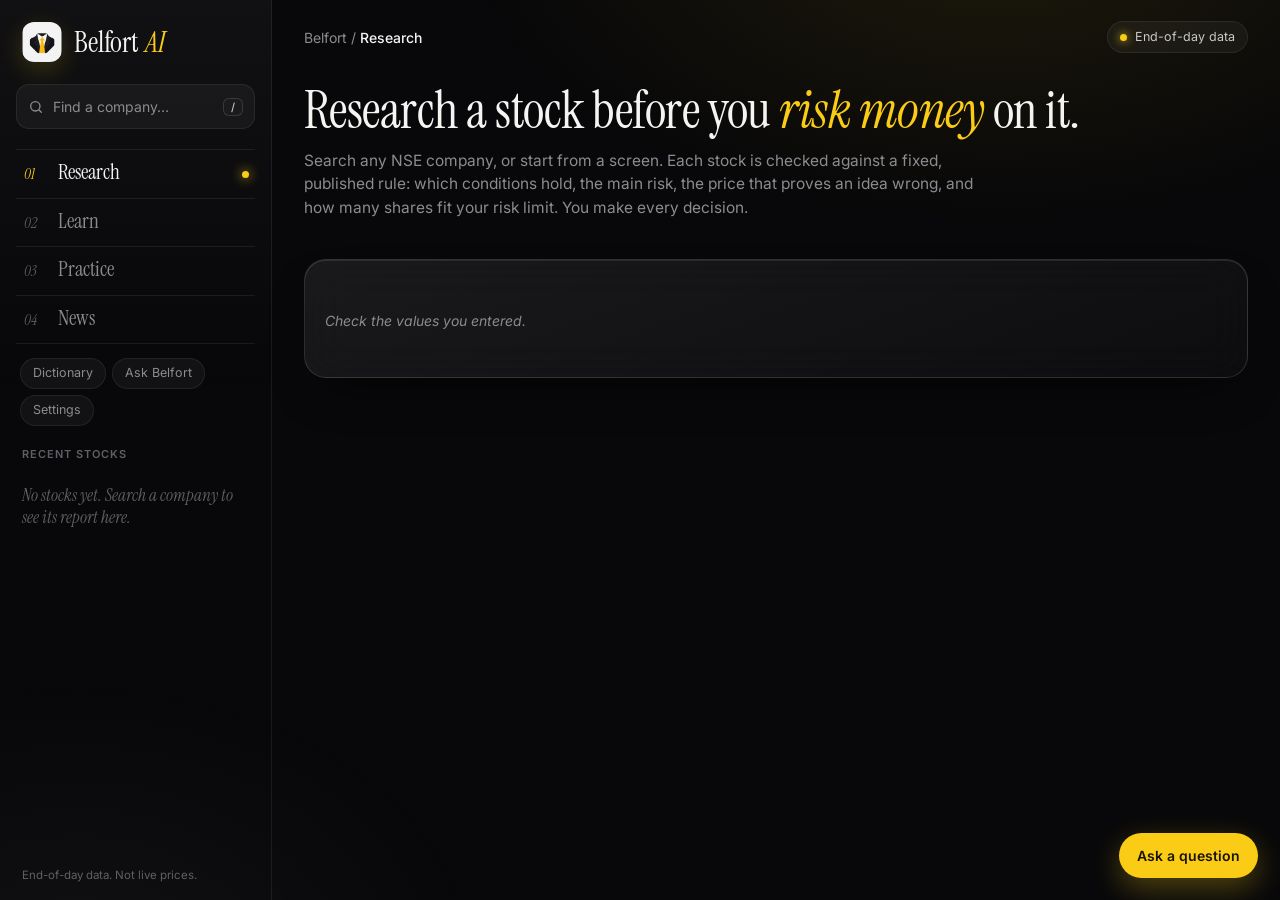
==== belfort/static/index.html @ 44326dc6 "fix(ui): clean up the report, rename Recent stocks and lead news with the stock (#29) Report display" ====
<!DOCTYPE html>
<html lang="en">
<head>
<meta charset="utf-8">
<meta name="viewport" content="width=device-width, initial-scale=1">
<title>Belfort</title>
<link rel="icon" type="image/png" href="img/favicon.png">
<link rel="preconnect" href="https://fonts.googleapis.com">
<link rel="preconnect" href="https://fonts.gstatic.com" crossorigin>
<link href="https://fonts.googleapis.com/css2?family=Instrument+Serif:ital@0;1&family=Inter:wght@400;500;600;700&display=swap" rel="stylesheet">
<link rel="stylesheet" href="style.css">
<script src="vendor/lightweight-charts.standalone.production.js"></script>
</head>
<body>
<svg width="0" height="0" style="position:absolute" aria-hidden="true"><defs>
  <linearGradient id="yfill" x1="0" y1="0" x2="0" y2="1"><stop offset="0" stop-color="#facc15" stop-opacity=".42"/><stop offset="1" stop-color="#facc15" stop-opacity="0"/></linearGradient>
</defs></svg>

<div class="app">
  <aside class="side" id="side">
    <a class="brand" href="#" id="home-link" aria-label="Belfort AI home">
      <img class="logo" src="img/logo.png" alt="" width="40" height="40">
      <span class="wordmark">Belfort <i>AI</i></span>
    </a>

    <div class="search">
      <svg width="16" height="16" viewBox="0 0 24 24" fill="none" stroke="currentColor" stroke-width="2" stroke-linecap="round" aria-hidden="true"><circle cx="11" cy="11" r="7"/><path d="M20 20l-3.5-3.5"/></svg>
      <input id="q" type="search" placeholder="Find a company…" autocomplete="off" aria-label="Search a company by name" data-stock-picker>
      <kbd>/</kbd>
    </div>

    <nav class="index" aria-label="Main">
      <button type="button" class="ix on" id="nav-home" data-view="home"><span class="no">01</span><span class="tx">Research</span></button>
      <button type="button" class="ix" id="nav-learn" data-view="learn"><span class="no">02</span><span class="tx">Learn</span></button>
      <button type="button" class="ix" id="nav-practice" data-view="practice"><span class="no">03</span><span class="tx">Practice</span></button>
      <button type="button" class="ix" id="nav-news" data-view="news"><span class="no">04</span><span class="tx">News</span></button>
    </nav>
    <div class="tools">
      <button type="button" class="tool" id="dict-btn">Dictionary</button>
      <button type="button" class="tool" id="nav-ask">Ask Belfort</button>
      <button type="button" class="tool" id="settings-btn">Settings</button>
    </div>

    <div class="drawer-label"><span>Recent stocks</span><button type="button" id="files-clear" class="linkish" hidden>Clear</button></div>
    <div class="files" id="files"></div>

    <div class="side-foot">End-of-day data. Not live prices.</div>
  </aside>

  <div class="main">
    <header class="top">
      <button type="button" class="menu" id="menu" aria-label="Toggle sidebar"><svg width="18" height="18" viewBox="0 0 24 24" fill="none" stroke="currentColor" stroke-width="2" stroke-linecap="round"><path d="M4 7h16M4 12h10M4 17h16"/></svg></button>
      <div class="crumb" id="crumb"></div>
      <div class="sp"></div>
      <span class="pill"><span class="dot"></span>End-of-day data</span>
    </header>
    <div id="status" class="status" role="status" aria-live="polite"></div>

    <main>
      <section id="home">
        <div class="intro">
          <h1>Research a stock before you <em>risk money</em> on it.</h1>
          <p>Search any NSE company, or start from a screen. Each stock is checked against a fixed, published rule: which conditions hold, the main risk, the price that proves an idea wrong, and how many shares fit your risk limit. You make every decision.</p>
        </div>
        <div class="cards" id="list-tabs"></div>
        <div class="panel glass">
          <p class="criteria" id="list-criteria"></p>
          <div class="scroll" id="list-body"></div>
          <p class="src" id="list-src"></p>
        </div>
      </section>

      <section id="report" hidden>
        <div class="quote panel" id="quote"></div>
        <div class="layout">
          <div class="col-main">
            <div class="panel chart-panel">
              <div class="chart-head">
                <div class="seg" id="style-seg" role="group" aria-label="Trading style">
                  <button type="button" data-style="swing">Swing <small>2 to 15 days</small></button>
                  <button type="button" data-style="positional">Positional <small>weeks to months</small></button>
                </div>
                <div class="legend" id="legend"></div>
              </div>
              <div id="chart" class="chart"></div>
            </div>
            <div class="panel glass" id="agree"></div>
          </div>
          <aside class="col-side">
            <div class="panel glass glow" id="verdict"></div>
            <div class="panel glass" id="calc">
              <h3>Position size</h3>
              <p class="hint">These two numbers decide how many shares you can hold without losing more than you chose if the stop is hit. They do not change the label.</p>
              <div class="fields">
                <label>Your capital (₹)<input id="capital" type="number" min="1" step="any" value="100000"></label>
                <label>Risk per trade (%)<input id="risk" type="number" min="0.05" max="100" step="0.05" value="1"></label>
                <label class="wide">Your own stop (₹, optional)<input id="stop" type="number" min="0" step="0.05" placeholder="uses the suggested stop"></label>
              </div>
              <div id="calc-out"></div>
            </div>
          </aside>
        </div>

        <div class="dossier" id="dossier">
          <div class="dhead"><div><div class="eyebrow">The dossier</div><h2>Everything behind the label</h2><p>Six sections. Open one to see the numbers and where they came from.</p></div></div>
          <div class="folders" id="folders"></div>
          <div class="dview" id="dview" hidden>
            <button type="button" class="back" id="dback"><svg width="16" height="16" viewBox="0 0 24 24" fill="none" stroke="currentColor" stroke-width="2" stroke-linecap="round" stroke-linejoin="round"><path d="M15 6l-6 6 6 6"/></svg>All sections</button>
            <div class="dtabs" id="tabs"></div>
            <div class="panel glass"><div id="pane"></div></div>
          </div>
        </div>
      </section>
      <section id="learn" hidden>
        <div class="intro">
          <h1>Learn only what you <em>use</em>.</h1>
          <p>A practical syllabus for swing and positional trading in Indian shares. Short lessons, a quiz at the end of each, and something to try in Belfort straight away. Nothing you do not need for a real decision.</p>
        </div>
        <div class="cards" id="learn-stats"></div>
        <div id="learn-body"></div>
        <div id="lesson" hidden></div>
      </section>

      <section id="practice" hidden>
        <div class="intro">
          <h1>Practise with <em>points</em>, not money.</h1>
          <p>A paper account, a prediction journal that scores how honest your confidence is, and a chart-replay trainer. Virtual points only: they have no money value and cannot be redeemed.</p>
        </div>
        <div class="seg ptabs" id="practice-tabs" role="tablist">
          <button type="button" data-p="paper" class="on">Paper account</button>
          <button type="button" data-p="predict">Predictions</button>
          <button type="button" data-p="replay">Chart replay</button>
        </div>
        <div id="practice-body"></div>
      </section>

      <section id="news" hidden>
        <div class="intro">
          <h1>The market, <em>explained</em>.</h1>
          <p>Headlines from public feeds, sorted and tagged. Hover any underlined word for its meaning, or ask for a plain-language explanation of a story with your own AI key. News is context, not a signal.</p>
        </div>
        <div class="news-bar"><div class="seg" id="news-cats"></div><button type="button" class="linkish" id="news-refresh">Refresh</button></div>
        <div id="news-body"></div>
        <p class="src" id="news-src"></p>
      </section>
      <p class="disclaimer" id="disclaimer"></p>
    </main>
  </div>
</div>

<button id="chat-fab" class="fab" type="button">Ask a question</button>
<div id="chat" class="chat" hidden>
  <div class="chat-head"><b>Ask about this stock or any term</b><button type="button" class="x" id="chat-x" aria-label="Close chat">×</button></div>
  <div id="chat-log" class="chat-log"></div>
  <form id="chat-form"><input id="chat-in" placeholder="e.g. Why is the label Partly met?" maxlength="600" autocomplete="off"><button type="submit">Send</button></form>
  <div class="chat-note" id="chat-note">Answers come from the AI provider you chose in Settings, with your own key. It explains; it does not give buy or sell advice. Your question and a summary of what is on screen are sent to that provider.</div>
</div>

<div id="dict" class="drawer" hidden>
  <div class="drawer-head"><b>Dictionary</b><button type="button" class="x" id="dict-x" aria-label="Close dictionary">×</button></div>
  <input id="dict-q" type="search" placeholder="Filter terms…" aria-label="Filter dictionary terms">
  <div id="dict-list" class="dict-list"></div>
</div>
<div id="settings" class="drawer" hidden>
  <div class="drawer-head"><b>Settings</b><button type="button" class="x" id="settings-x" aria-label="Close settings">×</button></div>
  <h3>Ask Belfort: your own AI key</h3>
  <p class="hint">Belfort has no server and no AI account of its own. Choose a provider and paste your key. It is kept in this browser only and sent with each question to this app on your computer, which passes it to that provider and nothing else.</p>
  <div class="fields one">
    <label>Provider<select id="ai-provider"><option value="gemini">Google Gemini (free key from AI Studio)</option><option value="openai">OpenAI-compatible (OpenAI, OpenRouter, Groq, Ollama)</option></select></label>
    <label>API key<input id="ai-key" type="password" autocomplete="off" placeholder="paste your key"></label>
    <label>Model (optional)<input id="ai-model" placeholder="default for the provider"></label>
    <label id="ai-base-wrap">Base URL (OpenAI-compatible only)<input id="ai-base" placeholder="https://api.openai.com/v1 or http://localhost:11434/v1"></label>
  </div>
  <div class="row"><button type="button" class="btn" id="ai-save">Save</button><button type="button" class="linkish" id="ai-clear">Remove key</button><span class="hint" id="ai-msg"></span></div>
  <h3 style="margin-top:22px">Practice account</h3>
  <p class="hint">Start again with fresh points. Your trades and their reviews are deleted; predictions and lessons are kept.</p>
  <div class="row"><button type="button" class="btn ghost" id="paper-reset">Reset practice account</button></div>
  <h3 style="margin-top:22px">Your practice data</h3>
  <p class="hint">Download your journal as spreadsheets, or keep one backup file you can restore later. Everything stays on this computer.</p>
  <div class="row wrap"><a class="btn ghost sm" href="/api/practice/export/trades.csv" download>Trades (CSV)</a><a class="btn ghost sm" href="/api/practice/export/predictions.csv" download>Predictions (CSV)</a><a class="btn ghost sm" href="/api/practice/export/replays.csv" download>Replays (CSV)</a><a class="btn ghost sm" href="/api/practice/export/backup.json" download>Backup (JSON)</a></div>
  <div class="row"><label class="btn ghost sm" for="backup-file">Restore a backup…</label><input type="file" id="backup-file" accept=".json,application/json" hidden><span class="hint" id="backup-msg"></span></div>
  <h3 style="margin-top:22px">About</h3>
  <p class="hint" id="about"></p>
</div>
<div id="tip" class="tip" hidden></div>
<script src="app.js"></script>
<script src="stock-picker.js"></script>
<script src="verticals.js"></script>
</body>
</html>
---- belfort/static/style.css ----
/* Belfort AI: black, white, grey, and one accent (yellow). Chart candles are the only red and green. */
:root {
  --bg: #08080a; --s1: #0e0e10; --s2: #141416; --s3: #1b1b1e;
  --line: rgba(255,255,255,.07); --line2: rgba(255,255,255,.13);
  --ink: #f4f4f2; --ink2: #c9c9c6; --muted: #8b8b90; --dim: #5f5f65;
  --y: #facc15; --y-hi: #ffe27a; --y-lo: #a8870c;
  --y-a08: rgba(250,204,21,.08); --y-a14: rgba(250,204,21,.14); --y-a30: rgba(250,204,21,.3);
  --glass: rgba(255,255,255,.045); --glass-hi: rgba(255,255,255,.09);
  --serif: "Instrument Serif", "Iowan Old Style", Georgia, serif;
  --font: "Inter", -apple-system, "Segoe UI", Roboto, sans-serif;
}
* { box-sizing: border-box; }
[hidden] { display: none !important; }
html { scroll-behavior: smooth; }
body { margin: 0; background: var(--bg); color: var(--ink); font: 14px/1.5 var(--font); -webkit-font-smoothing: antialiased; }
body::before { content: ""; position: fixed; inset: 0; pointer-events: none; z-index: 0;
  background: radial-gradient(900px 500px at 78% -8%, rgba(250,204,21,.09), transparent 60%), radial-gradient(700px 500px at 6% 108%, rgba(255,255,255,.04), transparent 60%); }
a { color: var(--y); }
h1 { font-family: var(--serif); font-weight: 400; font-size: 52px; line-height: 1.02; letter-spacing: -.01em; margin: 0 0 12px; }
h1 em { font-style: italic; color: var(--y); }
h2 { font-family: var(--serif); font-weight: 400; font-size: 30px; letter-spacing: -.005em; margin: 4px 0 0; line-height: 1.1; }
h3 { font-size: 11px; margin: 0 0 10px; text-transform: uppercase; letter-spacing: .09em; color: var(--muted); font-weight: 600; }
h4 { font-size: 14px; margin: 20px 0 8px; font-weight: 600; }
.eyebrow { font-size: 11px; font-weight: 600; text-transform: uppercase; letter-spacing: .09em; color: var(--muted); }
.num, td.num, th.num { text-align: right; font-variant-numeric: tabular-nums; }
.up { color: var(--y); font-weight: 600; } .down { color: var(--ink2); font-weight: 600; } .muted { color: var(--muted); }

/* layout shell */
.app { position: relative; z-index: 1; display: grid; grid-template-columns: 272px minmax(0, 1fr); min-height: 100vh; }
.main { min-width: 0; padding: 20px 32px 90px; max-width: 1480px; width: 100%; }
main { padding: 0; }

/* ---------- sidebar ---------- */
.side { position: sticky; top: 0; height: 100vh; padding: 20px 16px 16px; border-right: 1px solid var(--line); display: flex; flex-direction: column; gap: 20px;
  background: linear-gradient(180deg, rgba(255,255,255,.04), rgba(255,255,255,0) 45%); overflow-y: auto; }
.brand { display: flex; align-items: center; gap: 12px; padding: 2px 6px; text-decoration: none; color: var(--ink); }
.logo { width: 40px; height: 40px; border-radius: 12px; display: block; box-shadow: 0 8px 26px rgba(250,204,21,.18); }
.wordmark { font-family: var(--serif); font-size: 29px; line-height: 1; letter-spacing: -.005em; }
.wordmark i { color: var(--y); font-style: italic; margin-left: 1px; }
.search { position: relative; display: flex; align-items: center; gap: 9px; padding: 0 11px; border-radius: 13px; background: var(--glass); border: 1px solid var(--line); color: var(--muted); }
.search:focus-within { border-color: var(--y-a30); box-shadow: 0 0 0 3px var(--y-a08); }
.search input { flex: 1; min-width: 0; background: transparent; border: 0; outline: none; padding: 11px 0; color: var(--ink); font: inherit; }
.search input::placeholder { color: var(--muted); }
kbd { font: 500 11px var(--font); padding: 1px 7px; border-radius: 6px; background: var(--s3); border: 1px solid var(--line2); color: var(--ink2); }
.suggest { position: absolute; left: 0; right: 0; top: calc(100% + 6px); z-index: 70; background: rgba(20,20,22,.96); backdrop-filter: blur(18px); border: 1px solid var(--line2); border-radius: 14px; overflow: hidden; box-shadow: 0 18px 40px rgba(0,0,0,.6); }
.suggest div { padding: 9px 13px; cursor: pointer; display: flex; flex-direction: column; color: var(--ink); }
.suggest div:hover, .suggest div.on { background: var(--glass-hi); }
.suggest b { font-weight: 600; } .suggest span { color: var(--muted); font-size: 12px; overflow: hidden; text-overflow: ellipsis; white-space: nowrap; }
.suggest span i { font-style: normal; opacity: .7; } .suggest .suggest-head { margin: 0; padding: 8px 13px 2px; font-size: 11px; letter-spacing: .08em; text-transform: uppercase; color: var(--muted); }
.picker { position: relative; display: block; } .picker .suggest { min-width: 260px; text-transform: none; letter-spacing: normal; font-size: 14px; font-weight: 400; }

/* numbered index instead of a plain icon list */
.index { display: flex; flex-direction: column; border-top: 1px solid var(--line); }
.ix { display: flex; align-items: baseline; gap: 14px; padding: 12px 8px; background: none; border: 0; border-bottom: 1px solid var(--line); border-radius: 0; color: var(--muted); text-align: left; cursor: pointer; position: relative; transition: color .15s, padding .2s; }
.ix .no { font-family: var(--serif); font-style: italic; font-size: 15px; color: var(--dim); width: 20px; transition: color .15s; }
.ix .tx { font-family: var(--serif); font-size: 21px; line-height: 1; }
.ix:hover { color: var(--ink); padding-left: 12px; }
.ix.on { color: var(--ink); }
.ix.on .no { color: var(--y); }
.ix.on::after { content: ""; position: absolute; right: 6px; top: 50%; width: 7px; height: 7px; margin-top: -3px; border-radius: 50%; background: var(--y); box-shadow: 0 0 12px var(--y); }

/* recent stocks: the stocks opened most recently */
.drawer-label { display: flex; justify-content: space-between; align-items: center; font-size: 11px; font-weight: 600; text-transform: uppercase; letter-spacing: .09em; color: var(--dim); margin-bottom: -10px; padding: 0 6px; }
.linkish { background: none; border: 0; padding: 0; color: var(--muted); font-size: 11px; text-transform: none; letter-spacing: 0; cursor: pointer; }
.linkish:hover { color: var(--y); }
.files { display: flex; flex-direction: column; flex: 1; min-height: 80px; padding-top: 6px; }
.file { position: relative; display: flex; align-items: center; gap: 10px; width: 100%; text-align: left; padding: 11px 12px 11px 16px; margin-top: -8px;
  border: 1px solid var(--line2); border-radius: 14px 14px 10px 10px; color: var(--ink);
  background: linear-gradient(180deg, #1e1e21, #141416); box-shadow: 0 -6px 14px rgba(0,0,0,.35); cursor: pointer; transition: transform .2s, border-color .2s; }
.file:first-child { margin-top: 0; }
.file::before { content: ""; position: absolute; left: 0; top: 12px; bottom: 12px; width: 3px; border-radius: 0 3px 3px 0; background: var(--dim); }
.file:hover { transform: translateX(5px); border-color: var(--y-a30); z-index: 2; }
.file.on { background: linear-gradient(180deg, rgba(250,204,21,.2), #17140a); border-color: var(--y-a30); z-index: 3; }
.file.on::before { background: var(--y); box-shadow: 0 0 10px var(--y); }
.file b { display: block; font-weight: 600; font-size: 13px; line-height: 1.2; }
.file span { display: block; color: var(--muted); font-size: 11.5px; max-width: 120px; overflow: hidden; text-overflow: ellipsis; white-space: nowrap; }
.file .px { margin-left: auto; text-align: right; font-variant-numeric: tabular-nums; font-size: 12px; color: var(--ink2); }
.file .px i { display: block; font-style: normal; font-size: 11px; font-weight: 600; }
.files-empty { font-family: var(--serif); font-style: italic; font-size: 17px; color: var(--dim); padding: 6px 6px; line-height: 1.3; }
.side-foot { font-size: 11.5px; color: var(--dim); padding: 0 6px; }

/* top bar */
.top { display: flex; align-items: center; gap: 14px; margin-bottom: 26px; min-height: 34px; }
.crumb { color: var(--muted); } .crumb b { color: var(--ink); font-weight: 500; }
.sp { flex: 1; }
.pill { display: inline-flex; align-items: center; gap: 8px; padding: 6px 12px; border-radius: 99px; background: var(--glass); border: 1px solid var(--line); font-size: 12.5px; color: var(--ink2); }
.dot { width: 7px; height: 7px; border-radius: 50%; background: var(--y); box-shadow: 0 0 10px var(--y); }
.menu { display: none; background: var(--glass); border: 1px solid var(--line); border-radius: 10px; padding: 7px 9px; color: var(--ink); }
.status { color: var(--muted); min-height: 0; margin-bottom: 8px; }
.status:not(:empty) { padding: 10px 14px; border-radius: 12px; background: var(--glass); border: 1px solid var(--line); }
.status.err { color: var(--ink); border-color: var(--y-a30); background: var(--y-a08); font-weight: 600; }

/* controls */
input, select, button { font: inherit; color: var(--ink); }
.fields input, #dict-q, #chat-form input { background: rgba(0,0,0,.4); border: 1px solid var(--line2); border-radius: 12px; padding: 10px 12px; outline: none; }
.fields input:focus, #dict-q:focus, #chat-form input:focus { border-color: var(--y); }
button { cursor: pointer; }
button:focus-visible, .term:focus-visible, tr:focus-visible, .folder:focus-visible, .card-list:focus-visible { outline: 2px solid var(--y); outline-offset: 2px; }

/* panels */
.panel { position: relative; background: var(--s1); border: 1px solid var(--line); border-radius: 22px; padding: 20px; margin-bottom: 16px; overflow: hidden; }
.panel.glass { backdrop-filter: blur(22px) saturate(140%); background: linear-gradient(160deg, rgba(255,255,255,.075), rgba(255,255,255,.022)); border-color: var(--line2);
  box-shadow: inset 0 1px 0 rgba(255,255,255,.09), 0 22px 50px -24px rgba(0,0,0,.85); }
.glow::after { content: ""; position: absolute; right: -70px; top: -90px; width: 260px; height: 260px; border-radius: 50%; background: radial-gradient(closest-side, var(--y-a14), transparent); pointer-events: none; }
.intro { padding: 4px 0 24px; max-width: 800px; } .intro p { margin: 0; color: var(--muted); font-size: 15.5px; max-width: 680px; }

/* list cards (replace plain tabs) */
.cards { display: grid; grid-template-columns: repeat(auto-fit, minmax(210px, 1fr)); gap: 14px; margin-bottom: 16px; }
.card-list { position: relative; text-align: left; padding: 18px 18px 16px; border-radius: 22px; border: 1px solid var(--line); background: var(--s1); overflow: hidden; transition: transform .2s, border-color .2s; }
.card-list::after { content: ""; position: absolute; right: -50px; top: -60px; width: 180px; height: 180px; border-radius: 50%; background: radial-gradient(closest-side, rgba(255,255,255,.06), transparent); }
.card-list:hover { transform: translateY(-3px); border-color: var(--line2); }
.card-list.on { border-color: var(--y-a30); background: linear-gradient(160deg, rgba(250,204,21,.16), var(--s1) 70%); }
.card-list.on::after { background: radial-gradient(closest-side, var(--y-a30), transparent); }
.card-list .n { font-family: var(--serif); font-size: 46px; line-height: 1; margin-top: 10px; display: block; }
.card-list.on .n { color: var(--y); }
.card-list .t { font-weight: 600; display: block; margin-top: 6px; }
.card-list .s { color: var(--muted); font-size: 12.5px; display: block; margin-top: 2px; }

/* tables */
table { width: 100%; border-collapse: collapse; }
th, td { padding: 13px 12px; border-top: 1px solid var(--line); text-align: left; vertical-align: middle; }
th { font-size: 11px; text-transform: uppercase; letter-spacing: .08em; color: var(--dim); font-weight: 600; white-space: nowrap; border-top: 0; padding-top: 0; }
.panel .scroll table td, .panel #pane table td { vertical-align: top; }
.scroll { overflow-x: auto; }
.rows tbody tr { cursor: pointer; transition: background .12s; } .rows tbody tr:hover { background: var(--glass); }
.rows td { vertical-align: middle; }
.co { display: flex; align-items: center; gap: 12px; white-space: nowrap; }
.tick { width: 36px; height: 36px; flex: none; border-radius: 11px; background: var(--s3); border: 1px solid var(--line2); display: grid; place-items: center; font-weight: 600; font-size: 12px; color: var(--ink2); }
.rows .sym { font-weight: 600; } .rows .nm { color: var(--muted); font-size: 12px; }
.rows .why { color: var(--muted); font-size: 12.5px; min-width: 150px; }
.rows th, .rows td { padding-left: 9px; padding-right: 9px; }
.criteria { color: var(--muted); margin: 0 0 16px; max-width: 900px; } .criteria b { color: var(--ink); }
.src { font-size: 12px; color: var(--dim); margin: 12px 0 0; }
.missing { color: var(--muted); font-style: italic; }
.chip { display: inline-block; font-size: 11px; font-weight: 600; padding: 3px 10px; border-radius: 99px; letter-spacing: .03em; text-transform: uppercase; white-space: nowrap; }
.c-up, .c-ok, .c-good { background: var(--y); color: #1a1400; }
.c-sideways, .c-medium { background: var(--y-a14); color: var(--y); box-shadow: inset 0 0 0 1px var(--y-a30); }
.c-down, .c-no { background: rgba(255,255,255,.07); color: var(--ink2); box-shadow: inset 0 0 0 1px var(--line2); }
.c-high { background: var(--ink); color: #0a0a0a; }
.c-low, .c-info, .c-plain { background: var(--glass); color: var(--muted); box-shadow: inset 0 0 0 1px var(--line); }

/* quote header */
.quote { display: flex; flex-wrap: wrap; gap: 18px 36px; align-items: flex-end; background: transparent; border: 0; padding: 0 0 6px; overflow: visible; }
.quote .id { min-width: 240px; } .quote .nm { font-family: var(--serif); font-size: 36px; line-height: 1.05; }
.quote .meta { display: flex; gap: 6px; flex-wrap: wrap; margin-bottom: 8px; }
.quote .px { font-size: 44px; font-weight: 600; font-variant-numeric: tabular-nums; line-height: 1; letter-spacing: -.035em; }
.quote .chg { font-size: 14px; font-weight: 600; margin-left: 12px; padding: 4px 10px; border-radius: 99px; vertical-align: middle; }
.quote .chg.up { background: var(--y-a14); } .quote .chg.down { background: rgba(255,255,255,.08); }
.quote .asof { font-size: 12px; color: var(--muted); margin-top: 6px; }
.stats { display: flex; flex-wrap: wrap; gap: 10px 26px; flex: 1; justify-content: flex-end; }
.stat .k { font-size: 11px; color: var(--dim); text-transform: uppercase; letter-spacing: .08em; }
.stat .v { font-variant-numeric: tabular-nums; font-weight: 600; }
.range { width: 150px; } .range .track { height: 4px; background: var(--s3); border-radius: 2px; position: relative; margin: 8px 0 4px; }
.range .dot { position: absolute; top: -3px; width: 10px; height: 10px; border-radius: 50%; background: var(--y); transform: translateX(-50%); }
.range .ends { display: flex; justify-content: space-between; font-size: 11px; color: var(--muted); font-variant-numeric: tabular-nums; }

/* report layout */
.layout { display: grid; grid-template-columns: minmax(0, 1fr) 350px; gap: 16px; align-items: start; margin-top: 14px; }
.col-side { position: sticky; top: 16px; }
.chart-panel { padding: 14px 14px 8px; }
.chart-head { display: flex; flex-wrap: wrap; gap: 10px; align-items: center; justify-content: space-between; margin-bottom: 8px; }
.chart { height: 480px; width: 100%; }
.seg { display: inline-flex; padding: 3px; border-radius: 12px; background: rgba(0,0,0,.4); border: 1px solid var(--line); }
.seg button { border: 0; border-radius: 9px; background: transparent; color: var(--muted); padding: 6px 13px; font-weight: 500; }
.seg button small { color: var(--dim); margin-left: 4px; }
.seg button.on { background: var(--s3); color: var(--ink); box-shadow: inset 0 0 0 1px var(--line2); }
.legend { display: flex; flex-wrap: wrap; gap: 14px; font-size: 12px; color: var(--muted); }
.legend i { display: inline-block; width: 14px; height: 3px; vertical-align: middle; margin-right: 6px; border-radius: 2px; }

/* verdict + calculator */
.badge { display: inline-flex; align-items: center; gap: 10px; font-family: var(--serif); font-size: 36px; line-height: 1; margin: 8px 0 4px; }
.badge::before { content: ""; width: 12px; height: 12px; border-radius: 50%; background: currentColor; box-shadow: 0 0 16px currentColor; }
.b-valid { color: var(--y); } .b-watch { color: var(--y-hi); opacity: .8; } .b-avoid { color: var(--ink2); } .b-none { color: var(--muted); }
#verdict p { margin: 10px 0; color: var(--ink2); }
.meter { display: flex; gap: 5px; margin: 12px 0 4px; } .meter i { flex: 1; height: 5px; border-radius: 5px; background: var(--s3); } .meter i.on { background: var(--y); box-shadow: 0 0 10px var(--y-a30); }
.note { border: 1px solid var(--line); background: rgba(0,0,0,.35); padding: 12px 14px; border-radius: 14px; margin: 12px 0; color: var(--ink2); }
.note b { display: block; font-size: 11px; text-transform: uppercase; letter-spacing: .08em; color: var(--y); margin-bottom: 3px; }
.note.plain b, .note.good b { color: var(--muted); }
.note.bad { border-color: var(--y-a30); background: var(--y-a08); }
.note.good { border-color: var(--line2); }
.hint { color: var(--muted); font-size: 12.5px; margin: 0 0 12px; }
.fields { display: grid; grid-template-columns: 1fr 1fr; gap: 10px; } .fields .wide { grid-column: 1 / -1; }
label { display: flex; flex-direction: column; gap: 5px; font-size: 11px; color: var(--dim); text-transform: uppercase; letter-spacing: .07em; } label input { width: 100%; text-transform: none; letter-spacing: 0; font-size: 14px; color: var(--ink); }
.kv { display: grid; grid-template-columns: 1fr 1fr; gap: 8px; margin-top: 12px; }
.kv > div { background: rgba(0,0,0,.35); border: 1px solid var(--line); border-radius: 14px; padding: 10px 12px; }
.kv .k { font-size: 11px; color: var(--dim); text-transform: uppercase; letter-spacing: .07em; }
.kv .v { font-size: 18px; font-weight: 600; font-variant-numeric: tabular-nums; letter-spacing: -.02em; } .kv .n { font-size: 11.5px; color: var(--muted); }
.kv .big { grid-column: 1 / -1; background: linear-gradient(120deg, var(--y-a14), rgba(0,0,0,.35)); border-color: var(--y-a30); } .kv .big .v { font-size: 30px; color: var(--y); }
ul.plain { margin: 8px 0; padding: 0; list-style: none; display: flex; flex-direction: column; gap: 10px; }
ul.plain li { position: relative; padding-left: 18px; color: var(--ink2); }
ul.plain li::before { content: ""; position: absolute; left: 0; top: 8px; width: 7px; height: 7px; border-radius: 50%; background: var(--y); }
ul.plain b { color: var(--ink); }
.two { display: grid; grid-template-columns: repeat(auto-fit, minmax(260px, 1fr)); gap: 16px; }

/* dossier: glass folders */
.dossier { margin-top: 30px; }
.dhead { margin-bottom: 18px; } .dhead p { margin: 6px 0 0; color: var(--muted); }
.folders { display: grid; grid-template-columns: repeat(3, minmax(0, 1fr)); gap: 16px; }
.folder { position: relative; height: 236px; border-radius: 24px; padding: 0; text-align: left; overflow: hidden; color: var(--ink);
  background: linear-gradient(160deg, #1d1d20, #0f0f11); border: 1px solid var(--line2); transition: transform .25s, border-color .25s; }
.folder:hover { transform: translateY(-4px); border-color: var(--y-a30); }
.folder::before { content: ""; position: absolute; inset: 0; background: radial-gradient(260px 160px at 70% 0%, rgba(250,204,21,.14), transparent 70%); }
.folder.hot { background: linear-gradient(160deg, #3a2f06, #16120a 70%); border-color: var(--y-a30); }
.folder.hot::before { background: radial-gradient(300px 200px at 60% 0%, rgba(250,204,21,.35), transparent 70%); }
.sheet { position: absolute; left: 22px; right: 22px; top: 20px; height: 130px; border-radius: 12px; background: linear-gradient(180deg, #fafaf7, #d8d8d2); box-shadow: 0 8px 24px rgba(0,0,0,.45); padding: 12px; }
.sheet.b { transform: rotate(-4deg) translate(-8px, 6px); opacity: .55; background: #c9c9c4; }
.sheet.c { transform: rotate(3deg) translate(10px, 3px); opacity: .75; background: #e2e2dd; }
.sheet svg { width: 100%; height: 100%; display: block; }
.front { position: absolute; left: 0; right: 0; bottom: 0; height: 116px; padding: 46px 22px 0; background: linear-gradient(180deg, rgba(255,255,255,.16), rgba(255,255,255,.05));
  backdrop-filter: blur(18px) saturate(150%); border-top: 1px solid rgba(255,255,255,.25); border-radius: 22px 22px 0 0; box-shadow: 0 -10px 30px rgba(0,0,0,.35); }
.front .ic { position: absolute; left: 20px; top: 14px; width: 26px; height: 26px; color: #fff; opacity: .92; }
.front h3 { margin: 0; font-family: var(--serif); font-size: 25px; font-weight: 400; text-transform: none; letter-spacing: 0; color: var(--ink); line-height: 1.1; }
.front p { margin: 4px 0 0; font-size: 12px; color: var(--ink2); opacity: .75; line-height: 1.35; }
.folder .go { position: absolute; right: 18px; top: 14px; width: 28px; height: 28px; border-radius: 50%; background: rgba(255,255,255,.12); display: grid; place-items: center; opacity: 0; transition: .2s; }
.folder:hover .go { opacity: 1; }
.folder.hot .front { background: linear-gradient(180deg, rgba(250,204,21,.38), rgba(250,204,21,.1)); }
.dview { animation: rise .25s ease; } @keyframes rise { from { opacity: 0; transform: translateY(8px); } to { opacity: 1; transform: none; } }
.back { display: inline-flex; align-items: center; gap: 8px; color: var(--muted); font-weight: 500; margin-bottom: 14px; background: none; border: 0; padding: 0; } .back:hover { color: var(--ink); }
.dtabs { display: flex; gap: 6px; margin-bottom: 16px; flex-wrap: wrap; }
.dtabs button { padding: 8px 14px; border-radius: 12px; border: 1px solid var(--line); background: none; color: var(--muted); font-weight: 500; font-size: 13px; white-space: nowrap; }
.dtabs button:hover { color: var(--ink); }
.dtabs button.on { background: var(--glass-hi); color: var(--ink); border-color: var(--y-a30); }

/* dictionary terms and tooltip */
.term { border-bottom: 1px dashed var(--muted); cursor: help; } .term:hover { border-bottom-color: var(--y); color: #fff; }
.tip { position: fixed; z-index: 80; max-width: 320px; background: rgba(24,24,26,.97); backdrop-filter: blur(14px); border: 1px solid var(--line2); border-radius: 12px; padding: 10px 12px; font-size: 13px; box-shadow: 0 14px 34px rgba(0,0,0,.6); pointer-events: none; }
.tip b { display: block; margin-bottom: 2px; color: var(--y); }

/* drawer + chat */
.x { background: transparent; border: 0; font-size: 22px; line-height: 1; padding: 0 6px; color: var(--muted); }
.drawer { position: fixed; z-index: 60; top: 0; right: 0; bottom: 0; width: min(420px, 100vw); background: rgba(14,14,16,.94); backdrop-filter: blur(22px); border-left: 1px solid var(--line2); padding: 16px; display: flex; flex-direction: column; gap: 10px; box-shadow: -16px 0 40px rgba(0,0,0,.5); }
.drawer-head, .chat-head { display: flex; justify-content: space-between; align-items: center; }
.dict-list { overflow-y: auto; flex: 1; } .dict-list h3 { margin: 16px 0 6px; color: var(--y); }
.dict-list dt { font-weight: 600; margin-top: 10px; } .dict-list dd { margin: 2px 0 0; color: var(--muted); }
.fab { position: fixed; z-index: 40; right: 22px; bottom: 22px; background: var(--y); border: 0; color: #1a1400; font-weight: 600; padding: 12px 18px; border-radius: 99px; box-shadow: 0 10px 30px var(--y-a30); }
.chat { position: fixed; z-index: 65; right: 22px; bottom: 22px; width: min(390px, calc(100vw - 24px)); height: min(540px, calc(100vh - 90px)); background: rgba(14,14,16,.95); backdrop-filter: blur(22px); border: 1px solid var(--line2); border-radius: 22px; display: flex; flex-direction: column; box-shadow: 0 20px 54px rgba(0,0,0,.65); }
.chat-head { padding: 12px 16px; border-bottom: 1px solid var(--line); }
.chat-log { flex: 1; overflow-y: auto; padding: 14px; display: flex; flex-direction: column; gap: 8px; }
.msg { padding: 9px 12px; border-radius: 14px; max-width: 88%; white-space: pre-wrap; }
.msg.user { align-self: flex-end; background: var(--y); color: #1a1400; }
.msg.model { align-self: flex-start; background: var(--s3); }
.msg.sys { align-self: stretch; max-width: none; background: transparent; color: var(--muted); font-size: 12.5px; border: 1px dashed var(--line2); }
#chat-form { display: flex; gap: 6px; padding: 10px; border-top: 1px solid var(--line); } #chat-form input { flex: 1; }
#chat-form button { background: var(--y); border: 0; color: #1a1400; font-weight: 600; border-radius: 12px; padding: 0 16px; }
.chat-note { font-size: 11px; color: var(--dim); padding: 0 14px 12px; }
.disclaimer { font-size: 12px; color: var(--dim); margin: 30px 2px 0; max-width: 820px; }

/* responsive */
@media (max-width: 1100px) { .layout { grid-template-columns: 1fr; } .col-side { position: static; } .stats { justify-content: flex-start; } .folders { grid-template-columns: repeat(2, minmax(0, 1fr)); } }
@media (max-width: 900px) {
  .app { grid-template-columns: 1fr; }
  .side { position: fixed; z-index: 55; left: 0; top: 0; bottom: 0; width: 290px; transform: translateX(-100%); transition: transform .25s; background: #0b0b0d; }
  .side.open { transform: none; box-shadow: 20px 0 60px rgba(0,0,0,.7); }
  .menu { display: block; } .main { padding: 16px 16px 90px; } h1 { font-size: 38px; }
}
@media (max-width: 620px) { .folders { grid-template-columns: 1fr; } }

/* ================= v0.1 verticals: tools, buttons, learn, practice, news ================= */
.tools { display: flex; flex-wrap: wrap; gap: 6px; padding: 0 4px; margin-top: -6px; }
.tool { background: var(--glass); border: 1px solid var(--line); border-radius: 99px; padding: 5px 12px; color: var(--muted); font-size: 12.5px; }
.tool:hover { color: var(--ink); border-color: var(--line2); }
.btn { background: var(--y); color: #1a1400; border: 0; border-radius: 12px; padding: 9px 16px; font-weight: 600; }
.btn:hover { background: var(--y-hi); } .btn:disabled { opacity: .45; cursor: default; }
.btn.ghost { background: var(--glass); color: var(--ink); border: 1px solid var(--line2); } .btn.ghost:hover { border-color: var(--y-a30); }
.btn.sm { padding: 5px 11px; font-size: 12.5px; border-radius: 10px; }
.row { display: flex; align-items: center; gap: 10px; flex-wrap: wrap; margin-top: 12px; }
select, textarea, .fields input, .review input, #settings input { background: rgba(0,0,0,.4); border: 1px solid var(--line2); border-radius: 12px; padding: 10px 12px; outline: none; color: var(--ink); font: inherit; width: 100%; text-transform: none; letter-spacing: 0; font-size: 14px; }
select:focus, textarea:focus, .review input:focus, #settings input:focus { border-color: var(--y); }
textarea { resize: vertical; }
input[type=range] { accent-color: var(--y); padding: 0; background: none; border: 0; }
label output { color: var(--y); font-weight: 600; }
.fields.one { grid-template-columns: 1fr; }
.drawer h3 { margin-bottom: 0; } .drawer .hint { margin: 0; }
.hint { color: var(--muted); font-size: 12.5px; }
.stat-card { cursor: default; } .stat-card .n small { font-size: 22px; color: var(--muted); margin-left: 2px; }
.stat-card:hover { transform: none; }

/* learn */
.track { margin: 8px 0 26px; }
.track-head { display: flex; gap: 18px; align-items: flex-start; margin-bottom: 14px; }
.track-head .no { font-family: var(--serif); font-style: italic; font-size: 40px; line-height: 1; color: var(--y); }
.track-head p { margin: 4px 0 0; color: var(--muted); max-width: 720px; }
.modules { display: grid; grid-template-columns: repeat(auto-fill, minmax(300px, 1fr)); gap: 14px; }
.module { margin: 0; } .module h3 { color: var(--ink); font-size: 12px; } .module .hint { margin: 0 0 10px; }
.lrows { display: flex; flex-direction: column; }
.lrow { display: grid; grid-template-columns: 22px 1fr auto; gap: 10px; align-items: center; text-align: left; background: none; border: 0; border-top: 1px solid var(--line); padding: 10px 2px; color: var(--ink); }
button.lrow:hover .lt { color: var(--y); }
.lrow .tick { width: 18px; height: 18px; border-radius: 50%; border: 1px solid var(--line2); display: grid; place-items: center; font-size: 11px; color: #1a1400; }
.lrow.done .tick { background: var(--y); border-color: var(--y); }
.lrow .lm { color: var(--dim); font-size: 12px; }
.lrow.planned { color: var(--dim); } .lrow.planned .tick { border-style: dashed; }
.screening summary { cursor: pointer; list-style: none; } .screening summary::-webkit-details-marker { display: none; }
.screening[open] summary { margin-bottom: 10px; }
ul.plain, ol.plain { margin: 6px 0; padding-left: 20px; color: var(--ink2); } ul.plain li, ol.plain li { margin: 5px 0; }
.lesson { max-width: 780px; }
.lesson-title { font-size: 46px; margin-top: 6px; }
.lesson-body { font-size: 16px; line-height: 1.7; color: var(--ink2); }
.lesson-body h3 { font-family: var(--serif); font-weight: 400; font-size: 26px; text-transform: none; letter-spacing: 0; color: var(--ink); margin: 30px 0 8px; }
.lesson-body b { color: var(--ink); } .lesson-body code { background: var(--s3); padding: 1px 6px; border-radius: 6px; font-size: 13.5px; }
.lesson-body table { margin: 10px 0; font-size: 14px; } .lesson-body .note { font-size: 15px; }
.lesson-body ul, .lesson-body ol { padding-left: 22px; } .lesson-body li { margin: 6px 0; }
.lesson-chart { margin: 18px 0; } .lesson-chart .lc { height: 300px; border: 1px solid var(--line); border-radius: 18px; background: var(--s1); padding: 6px; }
.try { margin: 14px 0; background: var(--y-a08); border: 1px solid var(--y-a30); color: var(--y); padding: 10px 16px; border-radius: 12px; font-weight: 600; }
.try:hover { background: var(--y-a14); }
.quiz { margin-top: 28px; } .quiz fieldset { border: 0; border-top: 1px solid var(--line); margin: 0; padding: 14px 0; }
.quiz legend { font-weight: 600; padding: 0; margin-bottom: 8px; color: var(--ink); font-size: 15px; }
.opt { flex-direction: row; align-items: center; gap: 10px; text-transform: none; letter-spacing: 0; font-size: 14px; color: var(--ink2); padding: 7px 10px; border-radius: 10px; cursor: pointer; }
.opt:hover { background: var(--glass); } .opt input { width: auto; accent-color: var(--y); }
.quiz .answer { background: var(--y-a08); color: var(--ink); box-shadow: inset 0 0 0 1px var(--y-a30); }
.quiz .why { margin: 8px 10px 0; color: var(--muted); font-size: 13px; }
.quiz fieldset.right legend::after { content: "  ✓"; color: var(--y); } .quiz fieldset.wrong legend::after { content: "  ✕"; color: var(--muted); }
.lesson-nav { display: flex; justify-content: space-between; gap: 10px; margin: 26px 0 10px; flex-wrap: wrap; }

/* practice */
.ptabs { margin-bottom: 16px; }
.practice-layout { align-items: start; }
.closed { border-top: 1px solid var(--line); padding: 12px 0; }
.closed-head { display: flex; flex-wrap: wrap; gap: 12px; align-items: center; font-variant-numeric: tabular-nums; }
.closed-head span { color: var(--ink2); }
.review { display: flex; gap: 8px; margin-top: 8px; } .review input { flex: 1; padding: 8px 10px; font-size: 13px; }
.seg.dir { display: flex; } .seg.dir button { flex: 1; }
.calib { display: flex; gap: 16px; align-items: flex-end; height: 170px; padding: 8px 4px 0; }
.cb { display: flex; flex-direction: column; align-items: center; gap: 4px; flex: 1; max-width: 90px; height: 100%; }
.cb .bars { flex: 1; width: 100%; display: flex; gap: 4px; align-items: flex-end; border-bottom: 1px solid var(--line2); }
.cb .bars i { flex: 1; background: rgba(255,255,255,.18); border-radius: 6px 6px 0 0; } .cb .bars i.act { background: var(--y); }
.cb b { font-size: 12px; } .cb span { font-size: 11px; color: var(--dim); }
.replay-empty { display: grid; place-items: center; text-align: center; padding: 30px; }
.replay-empty > div { max-width: 520px; } .replay-empty .btn { margin-top: 14px; }

/* news */
.news-bar { display: flex; justify-content: space-between; align-items: center; gap: 12px; margin-bottom: 16px; flex-wrap: wrap; }
.news-bar .seg { flex-wrap: wrap; }
.news-grid { display: grid; grid-template-columns: minmax(0, 1fr) 330px; gap: 18px; align-items: start; }
.stories { display: grid; grid-template-columns: repeat(auto-fill, minmax(280px, 1fr)); gap: 14px; margin-top: 14px; }
.story { background: var(--s1); border: 1px solid var(--line); border-radius: 20px; overflow: hidden; display: flex; flex-direction: column; transition: border-color .2s, transform .2s; }
.story:hover { border-color: var(--line2); transform: translateY(-2px); }
.story .ni { aspect-ratio: 16 / 9; overflow: hidden; background: var(--s2); } .story .ni img { width: 100%; height: 100%; object-fit: cover; display: block; filter: saturate(.85); }
.story .sb { padding: 14px 16px; display: flex; flex-direction: column; gap: 8px; flex: 1; }
.story .meta { display: flex; gap: 8px; align-items: center; font-size: 11.5px; color: var(--dim); flex-wrap: wrap; }
.story .st { margin: 0; font-family: var(--serif); font-weight: 400; font-size: 21px; line-height: 1.18; letter-spacing: 0; text-transform: none; color: var(--ink); }
.story .st a { color: inherit; text-decoration: none; } .story .st a:hover { color: var(--y); }
.story .ss { margin: 0; color: var(--muted); font-size: 13.5px; }
.story .ni { aspect-ratio: 21 / 9; } .story.lead .ni { aspect-ratio: auto; max-height: 240px; }
.stk-row { display: flex; flex-direction: column; gap: 6px; }
.stk { display: flex; align-items: baseline; gap: 8px; flex-wrap: wrap; text-align: left; padding: 8px 11px; border-radius: 12px; border: 1px solid var(--line); background: var(--s2); color: var(--ink2); font: inherit; font-size: 13px; cursor: pointer; transition: border-color .2s; }
.stk:hover { border-color: var(--y); } .stk b { color: var(--y); letter-spacing: .02em; } .stk .nm { color: var(--ink); }
.stk .px { color: var(--ink2); font-variant-numeric: tabular-nums; } .stk .px i { color: var(--dim); font-style: normal; font-size: 11.5px; }
.stk .go { margin-left: auto; color: var(--y); font-size: 12px; }
.story .what { border-left: 2px solid var(--y); padding: 2px 0 2px 11px; } .story .what p { margin: 4px 0 0; color: var(--ink2); font-size: 14px; line-height: 1.5; }
.story .more { color: var(--y); font-size: 13px; font-weight: 600; text-decoration: none; } .story .more:hover { text-decoration: underline; }
.in-news { display: grid; grid-template-columns: auto 1fr auto; gap: 8px; align-items: baseline; width: 100%; text-align: left; padding: 7px 4px; border: 0; border-top: 1px solid var(--line); background: none; color: var(--ink2); font: inherit; font-size: 13px; cursor: pointer; }
.in-news b { color: var(--y); } .in-news i { color: var(--dim); font-style: normal; font-size: 12px; } .in-news:hover span, .in-news.on span { color: var(--ink); }
.filter-note { margin-bottom: 12px; color: var(--ink2); font-size: 14px; }
.story .sf { display: flex; gap: 6px; align-items: center; flex-wrap: wrap; margin-top: auto; padding-top: 6px; }
.story .sf .sp { flex: 1; } .story .sf .linkish { font-size: 12px; text-decoration: none; }
.story.lead { display: grid; grid-template-columns: 1.25fr 1fr; background: linear-gradient(160deg, rgba(250,204,21,.10), var(--s1) 60%); border-color: var(--y-a30); }
.story.lead.noimg { grid-template-columns: 1fr; }
.story.lead .ni { aspect-ratio: auto; min-height: 280px; }
.story.lead .sb { padding: 22px 24px; } .story.lead .st { font-size: 34px; } .story.lead .ss { font-size: 15px; }
.tkr { background: var(--y-a08); border: 1px solid var(--y-a30); color: var(--y); border-radius: 8px; padding: 2px 8px; font-size: 11.5px; font-weight: 600; }
.tkr:hover { background: var(--y-a14); }
.news-side .panel { margin-bottom: 14px; }
.brief { display: flex; flex-direction: column; gap: 3px; padding: 10px 0; border-top: 1px solid var(--line); }
.brief a { color: var(--ink); text-decoration: none; font-weight: 500; } .brief a:hover { color: var(--y); }
.brief .linkish { align-self: flex-start; }
@media (max-width: 1100px) { .news-grid { grid-template-columns: 1fr; } .story.lead { grid-template-columns: 1fr; } .story.lead .ni { min-height: 200px; } }

/* order ticket */
.ticket { display: flex; flex-direction: column; gap: 6px; padding: 10px 12px; border: 1px solid var(--line); border-radius: 12px; background: var(--glass); }
.ticket-head { display: flex; align-items: baseline; gap: 8px; flex-wrap: wrap; } .ticket-head b { font-size: 20px; }
.ticket-chart { height: 140px; } .ticket p { margin: 0; }
.size-row { display: flex; align-items: flex-end; }

/* managing an open position */
.row-actions { display: flex; gap: 6px; justify-content: flex-end; }
.manage { display: grid; grid-template-columns: repeat(auto-fit, minmax(220px, 1fr)); gap: 10px 16px; padding: 8px 4px; }
.manage label { display: flex; flex-direction: column; gap: 4px; font-size: 11px; color: var(--muted); text-transform: uppercase; letter-spacing: .06em; }
.manage .inline { display: flex; gap: 6px; align-items: center; text-transform: none; letter-spacing: 0; }
.manage input, .manage select { width: 100%; min-width: 0; }
.manage .hint { grid-column: 1 / -1; margin: 0; }

/* journal analytics */
.journal h4 { margin: 14px 0 6px; font-size: 11px; letter-spacing: .08em; text-transform: uppercase; color: var(--muted); font-weight: 600; }
.journal ul { margin: 0; padding-left: 18px; } .journal li { margin: 3px 0; }
.habits, .jtables { display: grid; grid-template-columns: repeat(auto-fit, minmax(240px, 1fr)); gap: 6px 18px; }
.rdist { display: flex; flex-direction: column; gap: 4px; }
.rbar { display: grid; grid-template-columns: 110px 1fr 28px; align-items: center; gap: 8px; font-size: 12px; }
.rbar .rl { color: var(--muted); } .rbar .rc { text-align: right; }
.rbar .rt { height: 10px; border-radius: 5px; background: var(--glass); overflow: hidden; }
.rbar .rt i { display: block; height: 100%; } .rbar i.pos { background: #16c47f; } .rbar i.neg { background: #ef4444; }
.tags { display: flex; flex-wrap: wrap; gap: 6px 12px; align-items: center; margin-top: 6px; font-size: 12px; }
.tags .tag { display: inline-flex; gap: 4px; align-items: center; color: var(--muted); text-transform: none; letter-spacing: 0; font-size: 12px; }
.jtables td:first-child { white-space: nowrap; }
.equity-chart { height: 200px; }
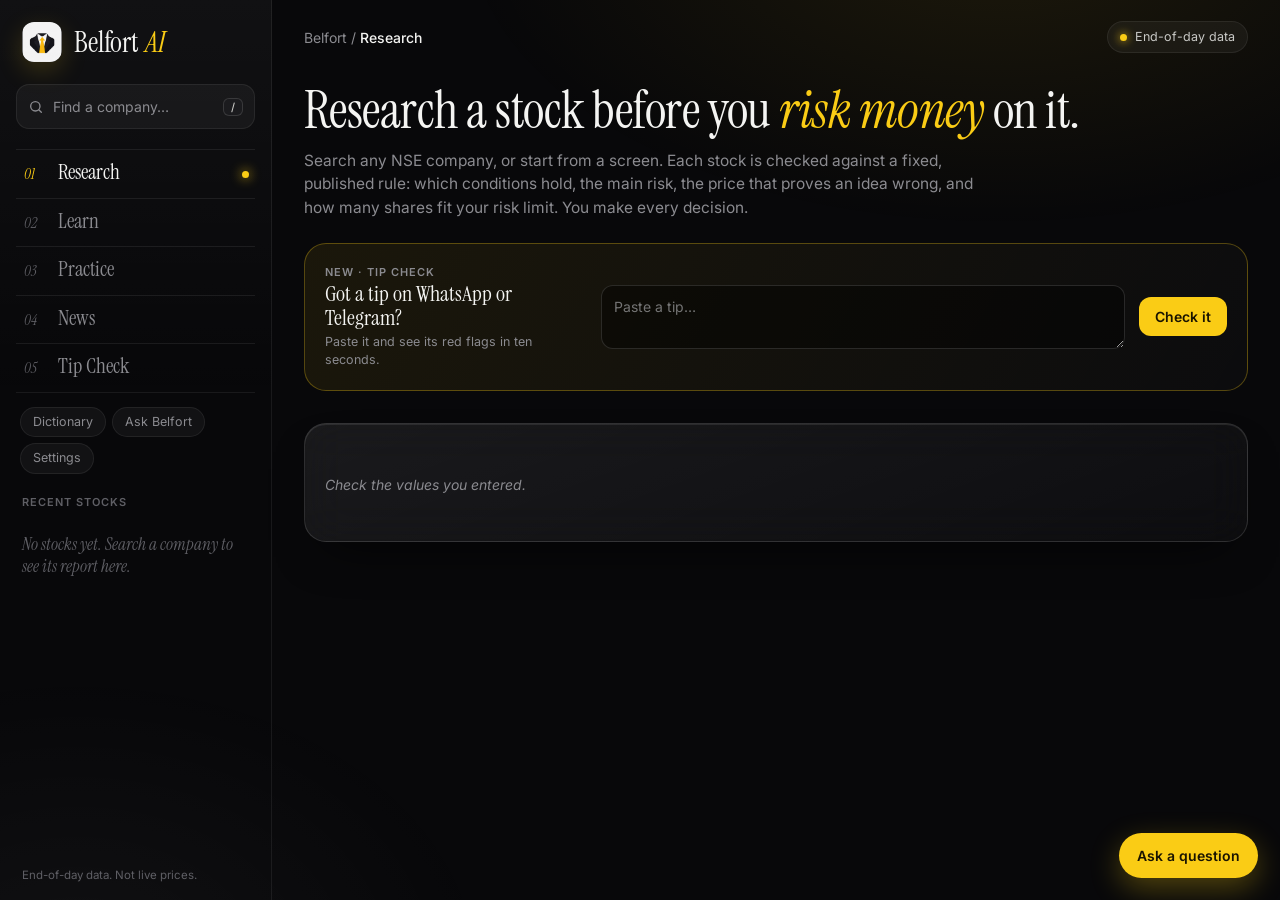
==== commit 3896916c: "Merge remote-tracking branch 'origin/main' into feat/T44-tip-check # Conflicts: #	belfort/static/ind" ====
--- a/belfort/static/index.html
+++ b/belfort/static/index.html
@@ -8,7 +8,8 @@
 <link rel="preconnect" href="https://fonts.googleapis.com">
 <link rel="preconnect" href="https://fonts.gstatic.com" crossorigin>
 <link href="https://fonts.googleapis.com/css2?family=Instrument+Serif:ital@0;1&family=Inter:wght@400;500;600;700&display=swap" rel="stylesheet">
-<link rel="stylesheet" href="style.css">
+<link rel="stylesheet" href="style.css?v=2026-11-28">
+<link rel="stylesheet" href="tipcheck.css?v=2026-11-28">
 <script src="vendor/lightweight-charts.standalone.production.js"></script>
 </head>
 <body>
@@ -34,6 +35,7 @@
       <button type="button" class="ix" id="nav-learn" data-view="learn"><span class="no">02</span><span class="tx">Learn</span></button>
       <button type="button" class="ix" id="nav-practice" data-view="practice"><span class="no">03</span><span class="tx">Practice</span></button>
       <button type="button" class="ix" id="nav-news" data-view="news"><span class="no">04</span><span class="tx">News</span></button>
+      <button type="button" class="ix" id="nav-tipcheck" data-view="tipcheck"><span class="no">05</span><span class="tx">Tip Check</span></button>
     </nav>
     <div class="tools">
       <button type="button" class="tool" id="dict-btn">Dictionary</button>
@@ -72,32 +74,37 @@
 
       <section id="report" hidden>
         <div class="quote panel" id="quote"></div>
+        <div class="panel glass company" id="company"></div>
+        <div class="panel chart-panel">
+          <div class="chart-head">
+            <div class="seg" id="style-seg" role="group" aria-label="Trading style">
+              <button type="button" data-style="swing">Swing <small>2 to 15 days</small></button>
+              <button type="button" data-style="positional">Positional <small>weeks to months</small></button>
+            </div>
+            <div class="seg" id="frame-seg" role="group" aria-label="Bar size">
+              <button type="button" data-frame="daily" class="on">Daily</button>
+              <button type="button" data-frame="weekly">Weekly</button>
+            </div>
+            <div class="legend" id="legend"></div>
+          </div>
+          <div id="chart" class="chart"></div>
+        </div>
         <div class="layout">
           <div class="col-main">
-            <div class="panel chart-panel">
-              <div class="chart-head">
-                <div class="seg" id="style-seg" role="group" aria-label="Trading style">
-                  <button type="button" data-style="swing">Swing <small>2 to 15 days</small></button>
-                  <button type="button" data-style="positional">Positional <small>weeks to months</small></button>
-                </div>
-                <div class="legend" id="legend"></div>
-              </div>
-              <div id="chart" class="chart"></div>
-            </div>
-            <div class="panel glass" id="agree"></div>
+            <div class="panel glass glow" id="verdict"></div>
           </div>
           <aside class="col-side">
-            <div class="panel glass glow" id="verdict"></div>
-            <div class="panel glass" id="calc">
-              <h3>Position size</h3>
-              <p class="hint">These two numbers decide how many shares you can hold without losing more than you chose if the stop is hit. They do not change the label.</p>
+            <div class="panel glass" id="agree"></div>
+            <details class="panel glass plan" id="calc">
+              <summary><span><b>Plan a trade</b> <small>optional</small></span><span class="hint">Position size for your own capital and risk</span></summary>
+              <p class="hint">Your capital and risk only decide how many shares fit your loss limit if the stop is hit. They never change the label or the checks.</p>
               <div class="fields">
                 <label>Your capital (₹)<input id="capital" type="number" min="1" step="any" value="100000"></label>
                 <label>Risk per trade (%)<input id="risk" type="number" min="0.05" max="100" step="0.05" value="1"></label>
                 <label class="wide">Your own stop (₹, optional)<input id="stop" type="number" min="0" step="0.05" placeholder="uses the suggested stop"></label>
               </div>
               <div id="calc-out"></div>
-            </div>
+            </details>
           </aside>
         </div>
 
@@ -134,6 +141,7 @@
         <div id="practice-body"></div>
       </section>
 
+      <section id="tipcheck" hidden></section>
       <section id="news" hidden>
         <div class="intro">
           <h1>The market, <em>explained</em>.</h1>
@@ -183,8 +191,9 @@
   <p class="hint" id="about"></p>
 </div>
 <div id="tip" class="tip" hidden></div>
-<script src="app.js"></script>
-<script src="stock-picker.js"></script>
-<script src="verticals.js"></script>
+<script src="app.js?v=2026-11-28"></script>
+<script src="stock-picker.js?v=2026-11-28"></script>
+<script src="verticals.js?v=2026-11-28"></script>
+<script src="tipcheck.js?v=2026-11-28"></script>
 </body>
 </html>
--- a/belfort/static/style.css
+++ b/belfort/static/style.css
@@ -147,7 +147,9 @@
 .quote .chg { font-size: 14px; font-weight: 600; margin-left: 12px; padding: 4px 10px; border-radius: 99px; vertical-align: middle; }
 .quote .chg.up { background: var(--y-a14); } .quote .chg.down { background: rgba(255,255,255,.08); }
 .quote .asof { font-size: 12px; color: var(--muted); margin-top: 6px; }
-.stats { display: flex; flex-wrap: wrap; gap: 10px 26px; flex: 1; justify-content: flex-end; }
+/* The day's figures get their own full-width row under the name and price. Sharing the row let a long company name
+   squeeze them into a one-figure-wide column that pushed the name far down the page. */
+.stats { display: flex; flex-wrap: wrap; gap: 10px 28px; flex: 1 1 100%; justify-content: flex-start; padding-top: 12px; border-top: 1px solid var(--line); }
 .stat .k { font-size: 11px; color: var(--dim); text-transform: uppercase; letter-spacing: .08em; }
 .stat .v { font-variant-numeric: tabular-nums; font-weight: 600; }
 .range { width: 150px; } .range .track { height: 4px; background: var(--s3); border-radius: 2px; position: relative; margin: 8px 0 4px; }
@@ -246,7 +248,7 @@
 .disclaimer { font-size: 12px; color: var(--dim); margin: 30px 2px 0; max-width: 820px; }
 
 /* responsive */
-@media (max-width: 1100px) { .layout { grid-template-columns: 1fr; } .col-side { position: static; } .stats { justify-content: flex-start; } .folders { grid-template-columns: repeat(2, minmax(0, 1fr)); } }
+@media (max-width: 1100px) { .layout { grid-template-columns: 1fr; } .col-side { position: static; } .folders { grid-template-columns: repeat(2, minmax(0, 1fr)); } }
 @media (max-width: 900px) {
   .app { grid-template-columns: 1fr; }
   .side { position: fixed; z-index: 55; left: 0; top: 0; bottom: 0; width: 290px; transform: translateX(-100%); transition: transform .25s; background: #0b0b0d; }
@@ -392,3 +394,59 @@
 .tags .tag { display: inline-flex; gap: 4px; align-items: center; color: var(--muted); text-transform: none; letter-spacing: 0; font-size: 12px; }
 .jtables td:first-child { white-space: nowrap; }
 .equity-chart { height: 200px; }
+
+/* Context under a rule check: the facts behind a failed check. It never changes the check. */
+.ctx { margin-top: 6px; padding: 6px 8px; border-left: 3px solid var(--y); background: var(--bg2, rgba(0,0,0,.03)); color: var(--ink2); font-size: .92em; }
+.ctx b { display: block; font-size: .8em; text-transform: uppercase; letter-spacing: .04em; color: var(--ink3, var(--ink2)); }
+
+/* Report order: company, chart, verdict with check navigator, then the optional trade plan. */
+.company .eyebrow { margin-bottom: 6px; }
+.company .profile { font-size: 16px; line-height: 1.55; color: var(--ink); max-width: 90ch; margin: 0 0 6px; }
+.company .facts a { color: var(--y); }
+.biz-head { display: flex; flex-wrap: wrap; gap: 10px; align-items: center; margin: 14px 0 8px; }
+.kstats { display: flex; flex-wrap: wrap; gap: 10px 26px; margin: 6px 0 4px; }
+.kstats .k { font-size: 11px; color: var(--muted); text-transform: uppercase; letter-spacing: .05em; }
+.kstats .v { font-size: 18px; font-weight: 600; color: var(--ink); }
+.checknav { margin: 14px 0 6px; }
+.checknav .steps { display: flex; gap: 6px; }
+.checknav .steps button { flex: 1; min-width: 0; padding: 8px 0 9px; border-radius: 10px; border: 1px solid var(--line); background: var(--s3); color: var(--muted); font-weight: 600; position: relative; }
+.checknav .steps button::after { content: ""; position: absolute; left: 8px; right: 8px; bottom: 3px; height: 3px; border-radius: 3px; background: #ef4444; }
+.checknav .steps button.ok::after { background: var(--y); }
+.checknav .steps button.on { border-color: var(--y); color: var(--ink); box-shadow: inset 0 0 0 1px var(--y); }
+.check { border: 1px solid var(--line); border-radius: 14px; padding: 12px 14px; margin-top: 8px; background: rgba(0,0,0,.25); }
+.check.no { border-left: 3px solid #ef4444; }
+.check.ok { border-left: 3px solid var(--y); }
+.check-head { display: flex; justify-content: space-between; align-items: center; }
+.check h4 { margin: 6px 0 4px; font-size: 17px; }
+.check p { margin: 0; color: var(--ink2); }
+.check-nav { display: flex; justify-content: space-between; margin-top: 10px; }
+.check-nav button { border: 1px solid var(--line); background: transparent; color: var(--ink2); border-radius: 9px; padding: 6px 12px; }
+.check-nav button:disabled { opacity: .35; cursor: default; }
+details.plan summary { cursor: pointer; list-style: none; display: flex; flex-direction: column; gap: 2px; padding-right: 60px; }
+details.plan summary::-webkit-details-marker { display: none; }
+details.plan summary b { font-size: 15px; }
+details.plan summary small { color: var(--muted); font-weight: 400; margin-left: 4px; }
+details.plan summary::after { content: "Open"; position: absolute; right: 20px; top: 20px; color: var(--y); font-size: 12px; }
+details.plan[open] summary::after { content: "Close"; }
+details.plan[open] summary { margin-bottom: 8px; }
+/* Keep the last lines of the report clear of the floating Ask button. */
+#report { padding-bottom: 72px; }
+.kstats { display: grid; grid-template-columns: repeat(auto-fill, minmax(150px, 1fr)); gap: 12px 20px; }
+.kstats .stat { padding: 10px 12px; border: 1px solid var(--line); border-radius: 12px; background: rgba(0,0,0,.25); }
+.kstats .n { font-size: 12px; color: var(--muted); margin-top: 2px; }
+
+/* Fibonacci and momentum charts in the Levels section. */
+.mini-chart { height: 300px; width: 100%; margin: 8px 0; }
+.mini-chart.short { height: 150px; }
+.fib-keys { display: flex; flex-wrap: wrap; gap: 8px; margin: 4px 0 6px; }
+.fib-keys span { border: 1px solid var(--line); border-radius: 99px; padding: 3px 10px; font-size: 13px; color: var(--ink2); }
+.fib-keys b { color: var(--y); margin-right: 4px; }
+.mom { margin: 10px 0 4px; }
+.mom-head { color: var(--ink2); font-size: 14px; }
+.mom-head b { color: var(--ink); margin-right: 4px; }
+.mom .legend { margin-top: 4px; }
+#fib-chart { height: 380px; }
+#fib-chart { position: relative; }
+.fib-label { position: absolute; left: 6px; transform: translateY(-50%); z-index: 3; pointer-events: none; font-size: 11px; font-weight: 600;
+  color: #facc15; background: rgba(10,10,12,.78); padding: 1px 6px; border-radius: 6px; white-space: nowrap; }
+.fib-label.edge { color: var(--ink2); }
--- a/belfort/static/tipcheck.css
+++ b/belfort/static/tipcheck.css
@@ -0,0 +1,103 @@
+/* Tip Check (T44). Red = a red flag, green = checked and clear, grey = could not check. */
+:root { --tc-red: #ef4444; --tc-red-a: rgba(239,68,68,.14); --tc-green: #22c55e; --tc-green-a: rgba(34,197,94,.12); }
+
+.tc-hero { display: flex; align-items: flex-end; gap: 24px; }
+.tc-hero .intro { flex: 1; }
+.tc-mascot-hero { width: 132px; height: 132px; object-fit: contain; flex: none; }
+.tc-form { display: flex; flex-direction: column; gap: 12px; transition: border-color .15s; }
+.tc-form.drag { border-color: var(--y); }
+.tc-label { font-size: 11px; font-weight: 600; text-transform: uppercase; letter-spacing: .09em; color: var(--muted); }
+.tc-form textarea { font-size: 15px; min-height: 130px; }
+.tc-actions { display: flex; flex-wrap: wrap; align-items: center; gap: 10px; }
+.tc-file { cursor: pointer; }
+.tc-hint { color: var(--muted); font-size: 12.5px; flex: 1; min-width: 220px; }
+.tc-drop { display: flex; align-items: center; gap: 12px; padding: 10px; border: 1px dashed var(--line2); border-radius: 12px; }
+.tc-drop img { max-height: 90px; max-width: 90px; border-radius: 8px; object-fit: cover; }
+.tc-drop .err, .tc-note.err { color: var(--tc-red); }
+.tc-note { color: var(--ink2); }
+.tc-wait { display: flex; align-items: center; gap: 12px; color: var(--ink2); padding: 18px 4px; }
+.tc-spin { width: 18px; height: 18px; border-radius: 50%; border: 2px solid var(--line2); border-top-color: var(--y); animation: tc-spin .8s linear infinite; }
+@keyframes tc-spin { to { transform: rotate(360deg); } }
+
+/* home box */
+.tc-home { display: grid; grid-template-columns: minmax(200px, 1fr) 2fr auto; align-items: center; gap: 14px; border-color: var(--y-a30); background: linear-gradient(120deg, var(--y-a08), rgba(255,255,255,.02)); }
+.tc-home-text { display: flex; flex-direction: column; gap: 2px; }
+.tc-home-text b { font-family: var(--serif); font-weight: 400; font-size: 22px; line-height: 1.1; }
+.tc-home-text span { color: var(--muted); font-size: 12.5px; }
+.tc-home textarea { min-height: 48px; }
+
+/* summary */
+.tc-result { margin-top: 6px; }
+.tc-summary { display: grid; grid-template-columns: auto 1fr auto; gap: 22px; align-items: center; }
+.tc-summary.has-flags { border-color: rgba(239,68,68,.35); }
+.tc-mascot { width: 110px; height: 110px; object-fit: contain; }
+.tc-count { display: flex; align-items: baseline; gap: 12px; margin: 2px 0 10px; }
+.tc-count b { font-family: var(--serif); font-weight: 400; font-size: 76px; line-height: .9; color: var(--tc-green); }
+.has-flags .tc-count b { color: var(--tc-red); }
+.tc-count span { color: var(--ink2); font-size: 15px; }
+.tc-limits { color: var(--muted); font-size: 12.5px; margin: 10px 0 0; max-width: 560px; }
+.tc-sum-side { display: flex; flex-direction: column; gap: 8px; align-items: stretch; }
+.tc-meter { display: grid; grid-template-columns: repeat(3, 1fr); gap: 6px; max-width: 420px; }
+.tc-seg span { display: block; height: 8px; border-radius: 99px; background: var(--s3); }
+.tc-seg small { display: block; margin-top: 4px; font-size: 11px; color: var(--dim); }
+.tc-seg.on small { color: var(--ink); font-weight: 600; }
+.lvl-low .tc-seg:nth-child(1) span { background: var(--tc-green); }
+.lvl-some .tc-seg:nth-child(-n+2) span { background: #f59e0b; }
+.lvl-many .tc-seg span { background: var(--tc-red); }
+
+.tc-stock { display: flex; flex-wrap: wrap; align-items: center; justify-content: space-between; gap: 12px; padding: 14px 18px; }
+.tc-pick { display: flex; align-items: center; gap: 10px; color: var(--muted); font-size: 12.5px; }
+.tc-pick input { background: rgba(0,0,0,.4); border: 1px solid var(--line2); border-radius: 10px; padding: 7px 10px; color: var(--ink); font: inherit; width: 220px; }
+
+/* flag cards: they flip in one by one */
+.tc-cards { display: grid; grid-template-columns: repeat(auto-fill, minmax(320px, 1fr)); gap: 12px; margin-bottom: 16px; perspective: 1200px; }
+.tc-card { display: flex; gap: 14px; padding: 16px; border-radius: 18px; border: 1px solid var(--line2); background: var(--s1);
+  transform-origin: top center; animation: tc-flip .5s cubic-bezier(.2,.8,.2,1) both; animation-delay: calc(var(--i) * 160ms); }
+.tc-card.still { animation: none; }
+@keyframes tc-flip { from { opacity: 0; transform: rotateX(-80deg); } to { opacity: 1; transform: none; } }
+.tc-badge { flex: none; width: 32px; height: 32px; border-radius: 50%; display: grid; place-items: center; font-weight: 700; background: var(--s3); color: var(--muted); }
+.tc-card.s-flag { border-color: rgba(239,68,68,.45); background: linear-gradient(160deg, var(--tc-red-a), var(--s1) 70%); }
+.tc-card.s-flag .tc-badge { background: var(--tc-red); color: #fff; }
+.tc-card.s-clear { border-color: rgba(34,197,94,.35); background: linear-gradient(160deg, var(--tc-green-a), var(--s1) 70%); }
+.tc-card.s-clear .tc-badge { background: var(--tc-green); color: #04220f; }
+.tc-card.s-info { border-color: var(--y-a30); }
+.tc-card.s-info .tc-badge { background: var(--y); color: #1a1400; font-style: italic; font-family: var(--serif); }
+.tc-card-head { display: flex; align-items: baseline; justify-content: space-between; gap: 10px; }
+.tc-card h3 { margin: 0; color: var(--ink); text-transform: none; letter-spacing: 0; font-size: 15px; }
+.tc-status { font-size: 11px; text-transform: uppercase; letter-spacing: .08em; color: var(--muted); white-space: nowrap; }
+.s-flag .tc-status { color: var(--tc-red); } .s-clear .tc-status { color: var(--tc-green); }
+.tc-card p { margin: 6px 0 0; color: var(--ink2); }
+.tc-quotes { display: flex; flex-wrap: wrap; gap: 6px; margin-top: 10px; }
+.tc-quote { font-size: 12.5px; padding: 3px 9px; border-radius: 99px; background: rgba(0,0,0,.35); border: 1px solid var(--line2); color: var(--ink); }
+.tc-quote::before { content: "“"; } .tc-quote::after { content: "”"; }
+
+.tc-next ol { margin: 0 0 12px; padding-left: 20px; color: var(--ink2); }
+.tc-next li { margin-bottom: 6px; }
+.tc-next a { color: var(--y); }
+.tc-learn { display: flex; flex-wrap: wrap; align-items: center; gap: 8px; margin: 0; color: var(--ink2); }
+.tc-soon { color: var(--muted); font-size: 12.5px; } .tc-soon i { font-style: normal; color: var(--dim); }
+
+@media (max-width: 760px) {
+  .tc-hero { flex-direction: column-reverse; align-items: flex-start; }
+  .tc-mascot-hero { width: 96px; height: 96px; }
+  .tc-home { grid-template-columns: 1fr; }
+  .tc-summary { grid-template-columns: 1fr; text-align: left; }
+  .tc-mascot { width: 84px; height: 84px; }
+  .tc-cards { grid-template-columns: 1fr; }
+  .tc-pick { flex-direction: column; align-items: stretch; } .tc-pick input { width: 100%; }
+}
+@media (prefers-reduced-motion: reduce) {
+  .tc-card { animation: none; }
+  .tc-spin { animation-duration: 2.4s; }
+}
+
+/* the tip as received: a grey message bubble, flagged words underlined in red (design: Sarthak's agent) */
+.tc-lead { display: flex; align-items: center; gap: 12px; padding: 14px 18px; margin-bottom: 16px; border-radius: 16px;
+  border: 1px solid rgba(239,68,68,.55); background: var(--tc-red-a); font-size: 16px; }
+.tc-lead .tc-badge { background: var(--tc-red); color: #fff; }
+.tc-msg { margin: 0 0 16px; }
+.tc-msg figcaption { font-size: 11px; font-weight: 600; text-transform: uppercase; letter-spacing: .09em; color: var(--muted); margin-bottom: 8px; }
+.tc-bubble { position: relative; margin: 0; max-width: 680px; padding: 12px 16px; border-radius: 4px 18px 18px 18px;
+  background: #26272b; color: var(--ink); white-space: pre-wrap; overflow-wrap: anywhere; font-size: 14.5px; line-height: 1.55; }
+.tc-hit { background: none; color: inherit; text-decoration: underline wavy var(--tc-red); text-decoration-thickness: 2px; text-underline-offset: 4px; }
+.tc-quote { background: #26272b; border: 0; border-radius: 4px 12px 12px 12px; text-decoration: underline var(--tc-red); text-underline-offset: 3px; }
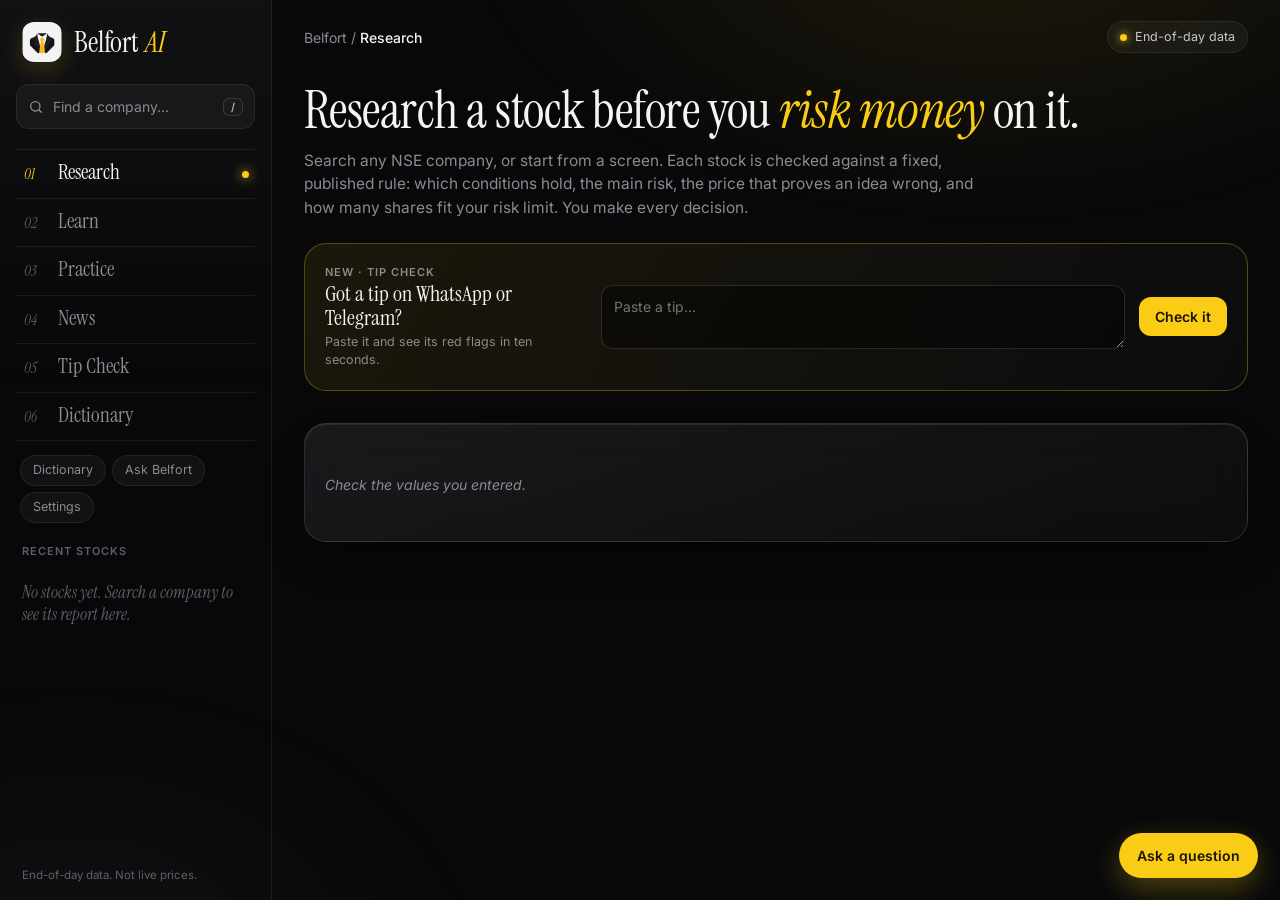
==== commit b606d4ce: "chore: merge main into the dictionary branch (T45) Resolve conflicts with Tip Check (T44), the Learn" ====
--- a/belfort/static/index.html
+++ b/belfort/static/index.html
@@ -10,6 +10,8 @@
 <link href="https://fonts.googleapis.com/css2?family=Instrument+Serif:ital@0;1&family=Inter:wght@400;500;600;700&display=swap" rel="stylesheet">
 <link rel="stylesheet" href="style.css?v=2026-11-28">
 <link rel="stylesheet" href="tipcheck.css?v=2026-11-28">
+<link rel="stylesheet" href="learn-game.css?v=2026-11-28">
+<link rel="stylesheet" href="dictionary.css?v=2026-11-28">
 <script src="vendor/lightweight-charts.standalone.production.js"></script>
 </head>
 <body>
@@ -36,6 +38,7 @@
       <button type="button" class="ix" id="nav-practice" data-view="practice"><span class="no">03</span><span class="tx">Practice</span></button>
       <button type="button" class="ix" id="nav-news" data-view="news"><span class="no">04</span><span class="tx">News</span></button>
       <button type="button" class="ix" id="nav-tipcheck" data-view="tipcheck"><span class="no">05</span><span class="tx">Tip Check</span></button>
+      <button type="button" class="ix" id="nav-dictionary" data-view="dictionary"><span class="no">06</span><span class="tx">Dictionary</span></button>
     </nav>
     <div class="tools">
       <button type="button" class="tool" id="dict-btn">Dictionary</button>
@@ -150,6 +153,15 @@
         <div class="news-bar"><div class="seg" id="news-cats"></div><button type="button" class="linkish" id="news-refresh">Refresh</button></div>
         <div id="news-body"></div>
         <p class="src" id="news-src"></p>
+      </section>
+      <section id="dictionary" hidden>
+        <div class="intro">
+          <h1>Every term, <em>in plain words</em>.</h1>
+          <p>Search by name or by the way you would say it. Press <kbd>/</kbd> to jump to the box. If a term is missing, you can ask Belfort or search the web.</p>
+        </div>
+        <div class="dx-search"><input id="dx-q" type="search" placeholder="Search the dictionary, for example stop-loss" autocomplete="off" maxlength="80" aria-label="Search the dictionary"></div>
+        <div id="dx-cats" class="seg dx-cats"></div>
+        <div id="dx-body" aria-live="polite"></div>
       </section>
       <p class="disclaimer" id="disclaimer"></p>
     </main>
@@ -194,6 +206,8 @@
 <script src="app.js?v=2026-11-28"></script>
 <script src="stock-picker.js?v=2026-11-28"></script>
 <script src="verticals.js?v=2026-11-28"></script>
+<script src="learn-game.js?v=2026-11-28"></script>
 <script src="tipcheck.js?v=2026-11-28"></script>
+<script src="dictionary.js?v=2026-11-28"></script>
 </body>
 </html>
--- a/belfort/static/learn-game.css
+++ b/belfort/static/learn-game.css
@@ -0,0 +1,136 @@
+/* Gamified Learn (T42). Dark, yellow accent #facc15; green #22c55e and red #ef4444 are used for answer feedback only. */
+:root { --lg-green: #22c55e; --lg-red: #ef4444; --lg-green-a: rgba(34,197,94,.14); --lg-red-a: rgba(239,68,68,.14); }
+
+/* top bar */
+.lg { max-width: 760px; margin: 0 auto; }
+.lg-bar { position: sticky; top: 0; z-index: 20; display: flex; flex-wrap: wrap; gap: 10px; align-items: center; padding: 10px 0 12px; margin-bottom: 8px;
+  background: linear-gradient(180deg, var(--bg) 70%, transparent); }
+.lg-pill { display: inline-flex; align-items: center; gap: 7px; padding: 7px 13px; border-radius: 999px; background: var(--glass); border: 1px solid var(--line2); color: var(--ink); font-weight: 600; font-size: 14px; font-variant-numeric: tabular-nums; }
+.lg-pill i { font-style: normal; } .lg-pill small { color: var(--muted); font-weight: 500; }
+.lg-streak.on { border-color: var(--y-a30); color: var(--y); }
+.lg-hearts i { color: var(--lg-red); display: inline-block; }
+.lg-hearts.empty { color: var(--muted); } .lg-hearts.empty i { color: var(--dim); }
+.lg-hearts i.break { animation: lgBreak .7s ease both; }
+.lg-goal { cursor: pointer; padding: 3px 13px 3px 5px; }
+.lg-goal:hover { border-color: var(--y-a30); }
+.lg-weak { margin-left: auto; } .lg-weak.urgent { background: var(--y); color: #1a1400; animation: lgPulseBtn 1.6s ease-in-out infinite; }
+.lg-goalmenu { position: absolute; top: 100%; right: 0; z-index: 30; display: flex; gap: 8px; align-items: center; padding: 10px 12px; border-radius: 14px; background: rgba(20,20,22,.97); border: 1px solid var(--line2); box-shadow: 0 18px 40px rgba(0,0,0,.6); }
+.lg-goalmenu b { font-size: 11px; text-transform: uppercase; letter-spacing: .08em; color: var(--muted); margin-right: 4px; }
+.lg-ring .bg { fill: none; stroke: var(--s3); stroke-width: 4; }
+.lg-ring .fg { fill: none; stroke: var(--y); stroke-width: 4; stroke-linecap: round; transition: stroke-dasharray .8s ease; }
+.lg-ring.met .fg { stroke: var(--lg-green); }
+
+.lg-hello { color: var(--muted); margin: 4px 2px 0; }
+.lg-banner { display: flex; gap: 16px; align-items: center; padding: 16px; margin: 6px 0 4px; border-radius: 18px; border: 1px solid var(--y-a30); background: var(--y-a08); }
+.lg-banner p { margin: 4px 0 12px; color: var(--ink2); }
+.lg-banner .row { display: flex; gap: 10px; flex-wrap: wrap; }
+
+/* mascot */
+.lg-mascot { display: block; height: auto; user-select: none; }
+.lg-mascot.mini { width: 78px; flex: none; } .lg-mascot.med { width: 96px; flex: none; } .lg-mascot.big { width: 190px; margin: 0 auto; }
+
+/* stages */
+.lg-stages { display: flex; flex-direction: column; gap: 34px; margin-top: 10px; }
+.lg-stage-head { display: flex; justify-content: space-between; gap: 18px; align-items: flex-start; padding: 18px 20px; border-radius: 20px; border: 1px solid var(--line2);
+  background: linear-gradient(135deg, rgba(250,204,21,.16), rgba(255,255,255,.03) 60%); }
+.lg-stage.locked .lg-stage-head { background: var(--glass); }
+.lg-stage-head h2 { margin: 2px 0 4px; } .lg-stage-head p { margin: 0; color: var(--ink2); max-width: 460px; }
+.lg-lock-note { color: var(--muted) !important; margin-top: 8px !important; font-size: 13px; }
+.lg-stage-head .btn { margin-top: 10px; }
+.lg-stage-prog { min-width: 96px; text-align: right; } .lg-stage-prog b { font-family: var(--serif); font-weight: 400; font-size: 34px; } .lg-stage-prog small { color: var(--muted); font-size: 16px; }
+.lg-meter { height: 7px; border-radius: 99px; background: var(--s3); overflow: hidden; margin-top: 6px; } .lg-meter i { display: block; height: 100%; background: var(--y); border-radius: 99px; transition: width .6s ease; }
+
+.lg-path { display: flex; flex-direction: column; align-items: center; padding: 8px 0 0; position: relative; }
+.lg-module { display: flex; flex-direction: column; align-items: center; width: 100%; }
+.lg-module-label { align-self: stretch; text-align: center; margin: 26px 0 8px; font-size: 11px; font-weight: 600; letter-spacing: .09em; text-transform: uppercase; color: var(--muted);
+  display: flex; align-items: center; gap: 12px; }
+.lg-module-label::before, .lg-module-label::after { content: ""; flex: 1; border-top: 1px solid var(--line); }
+.lg-row { position: relative; display: flex; flex-direction: column; align-items: center; margin: 7px 0; transform: translateX(var(--dx)); }
+.lg-row:has(.lg-start) { margin-top: 38px; }
+.lg-row::before { content: ""; position: absolute; top: -14px; height: 14px; width: 0; border-left: 3px dotted var(--line2); }
+.lg-module .lg-row:first-of-type::before { display: none; }
+
+.lg-node { position: relative; width: 70px; height: 70px; border-radius: 50%; border: 0; display: grid; place-items: center; font-size: 26px; font-weight: 700; cursor: pointer;
+  background: var(--s3); color: var(--ink2); box-shadow: 0 6px 0 #0a0a0b, inset 0 0 0 2px var(--line2); transition: transform .12s ease, box-shadow .12s ease;
+  animation: lgPop .45s cubic-bezier(.3,1.6,.5,1) both; animation-delay: calc(var(--i) * 40ms); }
+.lg-node:hover { transform: translateY(-2px); } .lg-node:active { transform: translateY(4px); box-shadow: 0 2px 0 #0a0a0b, inset 0 0 0 2px var(--line2); }
+.lg-node:focus-visible { outline: 3px solid var(--y-hi); outline-offset: 4px; }
+.lg-node.open { background: var(--s2); color: var(--y); box-shadow: 0 6px 0 #0a0a0b, inset 0 0 0 2px var(--y-a30); }
+.lg-node.next { background: var(--y); color: #1a1400; box-shadow: 0 6px 0 var(--y-lo); animation: lgPop .45s cubic-bezier(.3,1.6,.5,1) both, lgRing 1.8s ease-out infinite; animation-delay: calc(var(--i) * 40ms), 0s; }
+.lg-node.done { background: var(--y); color: #1a1400; box-shadow: 0 6px 0 var(--y-lo); }
+.lg-node.locked, .lg-node.waiting, .lg-node.soon { background: var(--s1); color: var(--dim); box-shadow: 0 6px 0 #070708, inset 0 0 0 2px var(--line); font-size: 22px; }
+.lg-node.waiting { border: 0; opacity: .8; }
+.lg-node.soon { opacity: .55; border-style: dashed; }
+.lg-node.checkpoint, .lg-node.stage_test { border-radius: 22px; }
+.lg-node.stage_test { width: 82px; height: 82px; font-size: 32px; }
+.lg-crown { position: absolute; top: -17px; right: -9px; font-size: 20px; filter: drop-shadow(0 2px 4px rgba(0,0,0,.6)); animation: lgPop .5s ease both; }
+.lg-node.shake { animation: lgShake .4s ease; }
+.lg-start { position: absolute; top: -36px; padding: 4px 12px; border-radius: 12px; background: var(--ink); color: #111; font-weight: 700; font-size: 12px; letter-spacing: .06em; text-transform: uppercase; animation: lgBob 1.4s ease-in-out infinite; }
+.lg-start::after { content: ""; position: absolute; left: 50%; bottom: -5px; margin-left: -5px; border: 5px solid transparent; border-top-color: var(--ink); border-bottom: 0; }
+.lg-label { margin-top: 10px; max-width: 220px; text-align: center; font-size: 13px; color: var(--ink2); line-height: 1.3; }
+.lg-label span { display: block; color: var(--dim); font-size: 12px; }
+.lg-label.locked, .lg-label.waiting, .lg-label.soon { color: var(--dim); }
+
+/* player */
+body:has(#learn:not([hidden]) #lesson:not([hidden])) .fab { display: none; }  /* the player has its own Ask button */
+.lg-run { max-width: 720px; margin: 0 auto; padding-bottom: 130px; }
+.lg-top { display: flex; align-items: center; gap: 14px; margin: 4px 0 26px; }
+.lg-x { background: none; border: 0; color: var(--muted); font-size: 20px; padding: 6px 8px; cursor: pointer; border-radius: 10px; } .lg-x:hover { color: var(--ink); background: var(--glass); }
+.lg-progress { flex: 1; height: 14px; border-radius: 99px; background: var(--s3); overflow: hidden; } .lg-progress i { display: block; height: 100%; background: var(--y); border-radius: 99px; transition: width .4s ease; }
+.lg-card .lesson-title { font-size: 40px; }
+.lg-foot { position: fixed; left: 272px; right: 0; bottom: 0; z-index: 25; display: flex; justify-content: space-between; align-items: center; gap: 16px; padding: 16px 32px; border-top: 1px solid var(--line2); background: rgba(8,8,10,.96); backdrop-filter: blur(10px); }
+.lg-foot .btn { min-width: 150px; padding: 12px 20px; }
+.lg-foot.good { background: #0d1f14; border-top-color: rgba(34,197,94,.45); } .lg-foot.bad { background: #230e0e; border-top-color: rgba(239,68,68,.45); }
+.lg-foot .btn.danger { background: var(--lg-red); color: #fff; } .lg-foot.good .btn { background: var(--lg-green); color: #04170a; }
+.lg-fb { display: flex; gap: 14px; align-items: center; max-width: 600px; } .lg-fb b { font-size: 17px; } .lg-fb p { margin: 4px 0 0; color: var(--ink2); font-size: 13.5px; }
+.lg-fb.good b { color: var(--lg-green); } .lg-fb.bad b { color: var(--lg-red); }
+.lg-fb .lg-mascot { animation: lgPop .4s cubic-bezier(.3,1.6,.5,1) both; }
+.lg-correct { color: var(--ink); font-size: 13.5px; margin-top: 2px; }
+
+.lg-qtext { font-size: 30px; margin: 6px 0 22px; }
+.lg-opts { display: flex; flex-direction: column; gap: 10px; } .lg-opts.tf { flex-direction: row; } .lg-opts.tf .lg-opt { flex: 1; justify-content: center; font-size: 18px; padding: 22px 16px; }
+.lg-opt { display: flex; align-items: center; gap: 12px; text-align: left; padding: 14px 16px; border-radius: 16px; border: 2px solid var(--line2); background: var(--glass); color: var(--ink); font: inherit; font-size: 15.5px; cursor: pointer; box-shadow: 0 3px 0 rgba(0,0,0,.5); transition: border-color .12s, background .12s; }
+.lg-opt kbd { flex: none; width: 26px; height: 26px; display: grid; place-items: center; padding: 0; }
+.lg-opt:hover:not(:disabled) { border-color: var(--y-a30); background: var(--glass-hi); }
+.lg-opt.picked { border-color: var(--y); background: var(--y-a14); }
+.lg-opt.right { border-color: var(--lg-green); background: var(--lg-green-a); color: #d9ffe6; }
+.lg-opt.wrong { border-color: var(--lg-red); background: var(--lg-red-a); color: #ffd9d9; animation: lgShake .4s ease; }
+.lg-opt:disabled { cursor: default; }
+.lg-line { min-height: 62px; display: flex; flex-wrap: wrap; gap: 8px; align-items: center; padding: 12px; border-radius: 16px; border: 2px dashed var(--line2); margin-bottom: 14px; }
+.lg-bank { display: flex; flex-wrap: wrap; gap: 8px; }
+.lg-chip { display: inline-flex; align-items: center; gap: 8px; padding: 10px 14px; border-radius: 13px; border: 2px solid var(--line2); background: var(--s2); color: var(--ink); font: inherit; cursor: pointer; box-shadow: 0 3px 0 rgba(0,0,0,.5); animation: lgPop .25s ease both; }
+.lg-chip:hover:not(:disabled) { border-color: var(--y-a30); } .lg-chip.placed { border-color: var(--y); background: var(--y-a08); }
+.lg-chip i { font-style: normal; font-size: 11px; color: var(--y); font-weight: 700; }
+.lg-num { display: flex; align-items: center; gap: 10px; } .lg-num input { width: 220px; font-size: 24px; padding: 12px 14px; text-align: right; } .lg-num span { color: var(--muted); font-size: 16px; }
+
+/* results */
+.lg-result { text-align: center; } .lg-result h1 { font-size: 44px; margin-top: 8px; } .lg-sub { color: var(--ink2); margin: 0 0 6px; }
+.lg-tiles { display: grid; grid-template-columns: repeat(auto-fit, minmax(130px, 1fr)); gap: 12px; margin: 22px 0; }
+.lg-tile { padding: 14px 10px; border-radius: 16px; border: 1px solid var(--line2); background: var(--glass); display: flex; flex-direction: column; align-items: center; gap: 4px; }
+.lg-tile b { font-family: var(--serif); font-weight: 400; font-size: 34px; line-height: 1.1; } .lg-tile b small { font-size: 16px; color: var(--muted); }
+.lg-tile.xp { border-color: var(--y-a30); background: var(--y-a08); } .lg-tile.xp b { color: var(--y); }
+.lg-goalwrap { display: flex; align-items: center; gap: 8px; } .hint.good { color: var(--lg-green); }
+.lg-review { text-align: left; list-style: none; padding: 0; margin: 10px 0 20px; display: flex; flex-direction: column; gap: 8px; }
+.lg-review li { padding: 12px 14px; border-radius: 14px; border: 1px solid var(--line2); } .lg-review li.ok { border-color: rgba(34,197,94,.4); background: var(--lg-green-a); } .lg-review li.no { border-color: rgba(239,68,68,.4); background: var(--lg-red-a); }
+.lg-review p { margin: 4px 0 0; color: var(--ink2); font-size: 13.5px; }
+.lg-actions { display: flex; gap: 10px; justify-content: center; }
+.lg-empty { text-align: center; padding: 30px 10px; } .lg-empty p { color: var(--ink2); max-width: 420px; margin: 8px auto 18px; } .lg-empty .btn { margin: 4px; }
+.lg-confetti { position: fixed; inset: 0; z-index: 100; pointer-events: none; }
+
+@keyframes lgPop { 0% { transform: scale(.4); opacity: 0; } 100% { transform: scale(1); opacity: 1; } }
+@keyframes lgRing { 0% { box-shadow: 0 6px 0 var(--y-lo), 0 0 0 0 rgba(250,204,21,.65); } 70%, 100% { box-shadow: 0 6px 0 var(--y-lo), 0 0 0 20px rgba(250,204,21,0); } }
+@keyframes lgBob { 0%, 100% { transform: translateY(0); } 50% { transform: translateY(-5px); } }
+@keyframes lgShake { 0%, 100% { transform: translateX(0); } 20%, 60% { transform: translateX(-7px); } 40%, 80% { transform: translateX(7px); } }
+@keyframes lgBreak { 0% { transform: scale(1); } 25% { transform: scale(1.5) rotate(-10deg); } 60% { transform: scale(.8) rotate(12deg); opacity: .5; } 100% { transform: scale(1); opacity: 1; } }
+@keyframes lgPulseBtn { 0%, 100% { box-shadow: 0 0 0 0 rgba(250,204,21,.6); } 50% { box-shadow: 0 0 0 9px rgba(250,204,21,0); } }
+
+@media (prefers-reduced-motion: reduce) {
+  .lg-node, .lg-node.next, .lg-chip, .lg-crown, .lg-start, .lg-opt.wrong, .lg-fb .lg-mascot, .lg-hearts i.break, .lg-weak.urgent, .lg-node.shake { animation: none !important; }
+  .lg-node.next { box-shadow: 0 6px 0 var(--y-lo), 0 0 0 6px rgba(250,204,21,.45); }
+  .lg-meter i, .lg-progress i, .lg-ring .fg { transition: none; }
+}
+@media (max-width: 900px) {
+  .lg-foot { left: 0; padding: 14px 16px; }
+  .lg-stage-head { flex-direction: column; } .lg-stage-prog { text-align: left; }
+  .lg-qtext { font-size: 24px; } .lg-opts.tf { flex-direction: column; }
+}
--- a/belfort/static/dictionary.css
+++ b/belfort/static/dictionary.css
@@ -0,0 +1,27 @@
+/* Dictionary view (T45). Uses the tokens from style.css. */
+.dx-search { margin-bottom: 14px; }
+.dx-search input { width: 100%; padding: 13px 16px; font-size: 16px; border-radius: 14px; background: var(--s2); border: 1px solid var(--line2); color: var(--ink); }
+.dx-search input:focus { outline: none; border-color: var(--y); box-shadow: 0 0 0 3px var(--y-a14); }
+.dx-cats { display: flex; flex-wrap: wrap; gap: 2px; margin-bottom: 16px; max-width: 100%; }
+.dx-count { color: var(--muted); font-size: 13px; margin-bottom: 10px; }
+.dx-list { display: grid; grid-template-columns: repeat(auto-fill, minmax(min(100%, 320px), 1fr)); gap: 12px; }
+.dx-card { background: var(--glass); border: 1px solid var(--line); border-radius: 14px; padding: 14px 16px; transition: border-color .15s, background .15s; }
+.dx-card:hover { border-color: var(--y-a30); background: var(--glass-hi); }
+.dx-top { display: flex; align-items: baseline; justify-content: space-between; gap: 10px; flex-wrap: wrap; }
+.dx-card h3 { margin: 0; font-family: var(--serif); font-weight: 400; font-size: 21px; }
+.dx-card p { margin: 8px 0 0; color: var(--ink2); font-size: 14px; line-height: 1.55; }
+.dx-chip { background: var(--y-a14); color: var(--y); }
+.dx-empty { text-align: center; max-width: 560px; margin: 24px auto; padding: 8px; }
+.dx-empty img { max-width: 140px; height: auto; }
+.dx-empty h3 { font-family: var(--serif); font-weight: 400; font-size: 26px; margin: 8px 0; overflow-wrap: anywhere; text-transform: none; letter-spacing: 0; }
+.dx-empty p { color: var(--muted); margin: 0 0 16px; }
+.dx-actions { display: flex; flex-wrap: wrap; gap: 10px; justify-content: center; }
+.dx-ai { margin-top: 18px; text-align: left; }
+.dx-note { background: var(--glass); border: 1px solid var(--line2); border-radius: 12px; padding: 12px 14px; color: var(--ink2); font-size: 14px; line-height: 1.55; }
+.dx-note.err { border-color: rgba(248,113,113,.4); }
+.dx-answer { background: var(--glass); border: 1px solid var(--y-a30); border-radius: 14px; padding: 14px 16px; }
+.dx-answer p { margin: 10px 0; color: var(--ink); line-height: 1.6; }
+.dx-fade { animation: dx-in .28s ease-out both; }
+@keyframes dx-in { from { opacity: 0; transform: translateY(6px); } to { opacity: 1; transform: none; } }
+@media (prefers-reduced-motion: reduce) { .dx-fade { animation: none; } .dx-card { transition: none; } }
+@media (max-width: 640px) { .dx-cats { display: flex; overflow-x: auto; flex-wrap: nowrap; } .dx-cats button { white-space: nowrap; } }
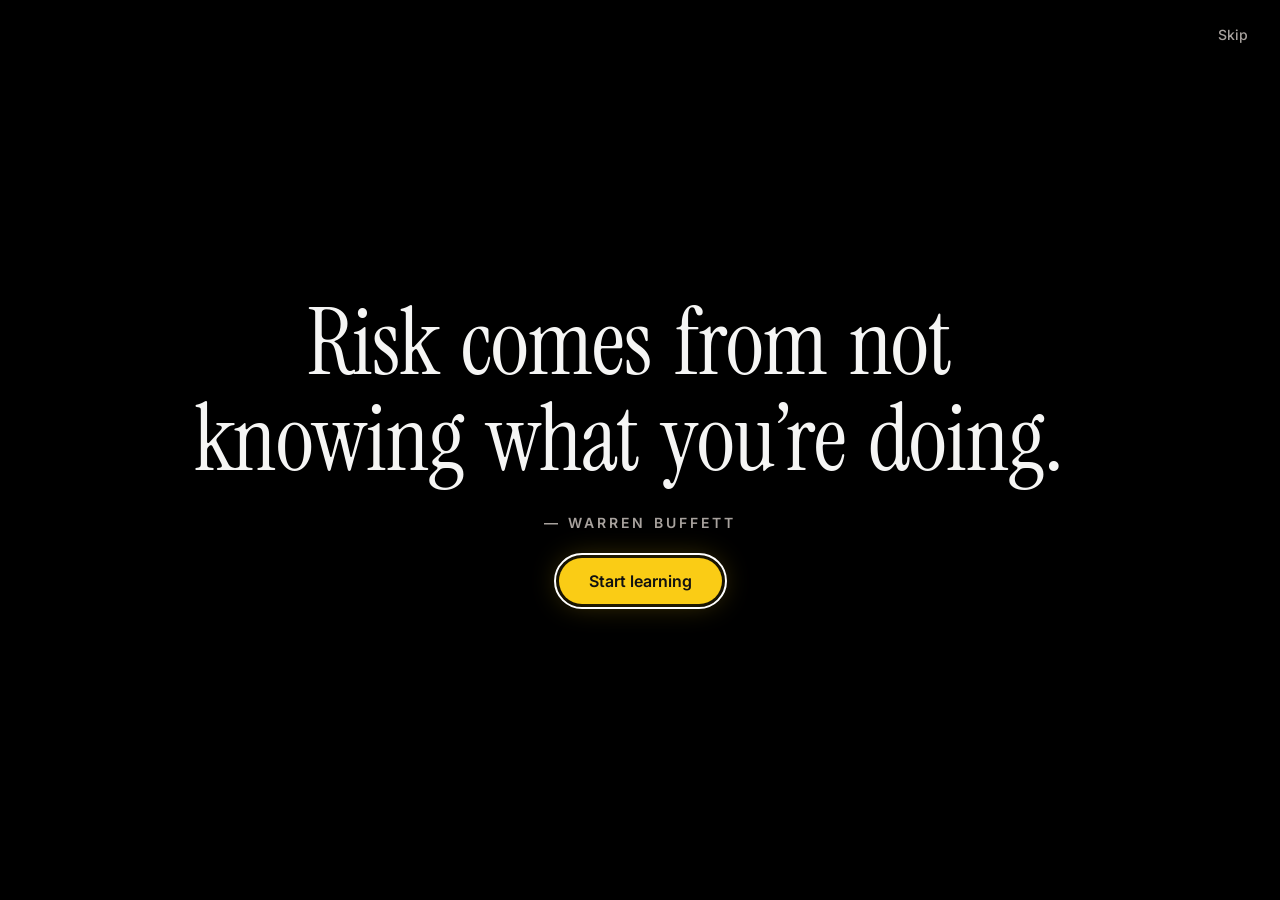
==== commit 34c164af: "chore: merge main into the languages branch (T50) The branch carried pre-squash copies of T42, T45, " ====
--- a/belfort/static/index.html
+++ b/belfort/static/index.html
@@ -1,5 +1,5 @@
 <!DOCTYPE html>
-<html lang="en">
+<html lang="en" data-lang="en">
 <head>
 <meta charset="utf-8">
 <meta name="viewport" content="width=device-width, initial-scale=1">
@@ -12,60 +12,67 @@
 <link rel="stylesheet" href="tipcheck.css?v=2026-11-28">
 <link rel="stylesheet" href="learn-game.css?v=2026-11-28">
 <link rel="stylesheet" href="dictionary.css?v=2026-11-28">
+<link rel="stylesheet" href="splash.css?v=2026-11-28">
+<link rel="stylesheet" href="intro.css?v=2026-11-28">
+<link rel="stylesheet" href="i18n.css?v=2026-11-28">
 <script src="vendor/lightweight-charts.standalone.production.js"></script>
 </head>
 <body>
+<script src="i18n.js?v=2026-11-28"></script>
+<div id="splash"></div>
+<script src="splash.js?v=2026-11-28"></script>
 <svg width="0" height="0" style="position:absolute" aria-hidden="true"><defs>
   <linearGradient id="yfill" x1="0" y1="0" x2="0" y2="1"><stop offset="0" stop-color="#facc15" stop-opacity=".42"/><stop offset="1" stop-color="#facc15" stop-opacity="0"/></linearGradient>
 </defs></svg>
 
 <div class="app">
   <aside class="side" id="side">
-    <a class="brand" href="#" id="home-link" aria-label="Belfort AI home">
+    <a class="brand" href="#" id="home-link" aria-label="Belfort AI home" data-i18n-aria="aria.home">
       <img class="logo" src="img/logo.png" alt="" width="40" height="40">
       <span class="wordmark">Belfort <i>AI</i></span>
     </a>
 
     <div class="search">
       <svg width="16" height="16" viewBox="0 0 24 24" fill="none" stroke="currentColor" stroke-width="2" stroke-linecap="round" aria-hidden="true"><circle cx="11" cy="11" r="7"/><path d="M20 20l-3.5-3.5"/></svg>
-      <input id="q" type="search" placeholder="Find a company…" autocomplete="off" aria-label="Search a company by name" data-stock-picker>
+      <input id="q" type="search" placeholder="Find a company…" data-i18n-placeholder="side.find_company" autocomplete="off" aria-label="Search a company by name" data-i18n-aria="aria.search" data-stock-picker>
       <kbd>/</kbd>
     </div>
 
-    <nav class="index" aria-label="Main">
-      <button type="button" class="ix on" id="nav-home" data-view="home"><span class="no">01</span><span class="tx">Research</span></button>
-      <button type="button" class="ix" id="nav-learn" data-view="learn"><span class="no">02</span><span class="tx">Learn</span></button>
-      <button type="button" class="ix" id="nav-practice" data-view="practice"><span class="no">03</span><span class="tx">Practice</span></button>
-      <button type="button" class="ix" id="nav-news" data-view="news"><span class="no">04</span><span class="tx">News</span></button>
-      <button type="button" class="ix" id="nav-tipcheck" data-view="tipcheck"><span class="no">05</span><span class="tx">Tip Check</span></button>
-      <button type="button" class="ix" id="nav-dictionary" data-view="dictionary"><span class="no">06</span><span class="tx">Dictionary</span></button>
+    <nav class="index" aria-label="Main" data-i18n-aria="aria.main">
+      <button type="button" class="ix on" id="nav-home" data-view="home"><span class="no">01</span><span class="tx" data-i18n="nav.research">Research</span></button>
+      <button type="button" class="ix" id="nav-learn" data-view="learn"><span class="no">02</span><span class="tx" data-i18n="nav.learn">Learn</span></button>
+      <button type="button" class="ix" id="nav-practice" data-view="practice"><span class="no">03</span><span class="tx" data-i18n="nav.practice">Practice</span></button>
+      <button type="button" class="ix" id="nav-news" data-view="news"><span class="no">04</span><span class="tx" data-i18n="nav.news">News</span></button>
+      <button type="button" class="ix" id="nav-tipcheck" data-view="tipcheck"><span class="no">05</span><span class="tx" data-i18n="nav.tipcheck">Tip Check</span></button>
+      <button type="button" class="ix" id="nav-dictionary" data-view="dictionary"><span class="no">06</span><span class="tx" data-i18n="nav.dictionary">Dictionary</span></button>
     </nav>
     <div class="tools">
-      <button type="button" class="tool" id="dict-btn">Dictionary</button>
-      <button type="button" class="tool" id="nav-ask">Ask Belfort</button>
-      <button type="button" class="tool" id="settings-btn">Settings</button>
+      <button type="button" class="tool" id="dict-btn" data-i18n="tool.dictionary">Dictionary</button>
+      <button type="button" class="tool" id="nav-ask" data-i18n="tool.ask">Ask Belfort</button>
+      <button type="button" class="tool" id="settings-btn" data-i18n="tool.settings">Settings</button>
     </div>
 
-    <div class="drawer-label"><span>Recent stocks</span><button type="button" id="files-clear" class="linkish" hidden>Clear</button></div>
+    <div class="drawer-label"><span>Recent stocks</span><button type="button" id="files-clear" class="linkish" data-i18n="side.clear" hidden>Clear</button></div>
     <div class="files" id="files"></div>
 
-    <div class="side-foot">End-of-day data. Not live prices.</div>
+    <div class="side-foot" data-i18n="side.foot">End-of-day data. Not live prices.</div>
   </aside>
 
   <div class="main">
     <header class="top">
-      <button type="button" class="menu" id="menu" aria-label="Toggle sidebar"><svg width="18" height="18" viewBox="0 0 24 24" fill="none" stroke="currentColor" stroke-width="2" stroke-linecap="round"><path d="M4 7h16M4 12h10M4 17h16"/></svg></button>
+      <button type="button" class="menu" id="menu" aria-label="Toggle sidebar" data-i18n-aria="aria.menu"><svg width="18" height="18" viewBox="0 0 24 24" fill="none" stroke="currentColor" stroke-width="2" stroke-linecap="round"><path d="M4 7h16M4 12h10M4 17h16"/></svg></button>
       <div class="crumb" id="crumb"></div>
       <div class="sp"></div>
-      <span class="pill"><span class="dot"></span>End-of-day data</span>
+      <select id="lang-select" class="lang-select" aria-label="Language" data-i18n-aria="aria.lang"></select>
+      <span class="pill"><span class="dot"></span><span data-i18n="top.eod">End-of-day data</span></span>
     </header>
     <div id="status" class="status" role="status" aria-live="polite"></div>
 
     <main>
       <section id="home">
         <div class="intro">
-          <h1>Research a stock before you <em>risk money</em> on it.</h1>
-          <p>Search any NSE company, or start from a screen. Each stock is checked against a fixed, published rule: which conditions hold, the main risk, the price that proves an idea wrong, and how many shares fit your risk limit. You make every decision.</p>
+          <h1 data-i18n-html="home.h1">Research a stock before you <em>risk money</em> on it.</h1>
+          <p data-i18n="home.intro">Search any NSE company, or start from a screen. Each stock is checked against a fixed, published rule: which conditions hold, the main risk, the price that proves an idea wrong, and how many shares fit your risk limit. You make every decision.</p>
         </div>
         <div class="cards" id="list-tabs"></div>
         <div class="panel glass">
@@ -102,9 +109,9 @@
               <summary><span><b>Plan a trade</b> <small>optional</small></span><span class="hint">Position size for your own capital and risk</span></summary>
               <p class="hint">Your capital and risk only decide how many shares fit your loss limit if the stop is hit. They never change the label or the checks.</p>
               <div class="fields">
-                <label>Your capital (₹)<input id="capital" type="number" min="1" step="any" value="100000"></label>
-                <label>Risk per trade (%)<input id="risk" type="number" min="0.05" max="100" step="0.05" value="1"></label>
-                <label class="wide">Your own stop (₹, optional)<input id="stop" type="number" min="0" step="0.05" placeholder="uses the suggested stop"></label>
+                <label><span data-i18n="calc.capital">Your capital (₹)</span><input id="capital" type="number" min="1" step="any" value="100000"></label>
+                <label><span data-i18n="calc.risk">Risk per trade (%)</span><input id="risk" type="number" min="0.05" max="100" step="0.05" value="1"></label>
+                <label class="wide"><span data-i18n="calc.stop">Your own stop (₹, optional)</span><input id="stop" type="number" min="0" step="0.05" placeholder="uses the suggested stop" data-i18n-placeholder="calc.stop_ph"></label>
               </div>
               <div id="calc-out"></div>
             </details>
@@ -112,10 +119,10 @@
         </div>
 
         <div class="dossier" id="dossier">
-          <div class="dhead"><div><div class="eyebrow">The dossier</div><h2>Everything behind the label</h2><p>Six sections. Open one to see the numbers and where they came from.</p></div></div>
+          <div class="dhead"><div><div class="eyebrow" data-i18n="dossier.eyebrow">The dossier</div><h2 data-i18n="dossier.title">Everything behind the label</h2><p data-i18n="dossier.sub">Six sections. Open one to see the numbers and where they came from.</p></div></div>
           <div class="folders" id="folders"></div>
           <div class="dview" id="dview" hidden>
-            <button type="button" class="back" id="dback"><svg width="16" height="16" viewBox="0 0 24 24" fill="none" stroke="currentColor" stroke-width="2" stroke-linecap="round" stroke-linejoin="round"><path d="M15 6l-6 6 6 6"/></svg>All sections</button>
+            <button type="button" class="back" id="dback"><svg width="16" height="16" viewBox="0 0 24 24" fill="none" stroke="currentColor" stroke-width="2" stroke-linecap="round" stroke-linejoin="round"><path d="M15 6l-6 6 6 6"/></svg><span data-i18n="dossier.all">All sections</span></button>
             <div class="dtabs" id="tabs"></div>
             <div class="panel glass"><div id="pane"></div></div>
           </div>
@@ -123,8 +130,8 @@
       </section>
       <section id="learn" hidden>
         <div class="intro">
-          <h1>Learn only what you <em>use</em>.</h1>
-          <p>A practical syllabus for swing and positional trading in Indian shares. Short lessons, a quiz at the end of each, and something to try in Belfort straight away. Nothing you do not need for a real decision.</p>
+          <h1 data-i18n-html="learn.h1">Learn only what you <em>use</em>.</h1>
+          <p data-i18n="learn.intro">A practical syllabus for swing and positional trading in Indian shares. Short lessons, a quiz at the end of each, and something to try in Belfort straight away. Nothing you do not need for a real decision.</p>
         </div>
         <div class="cards" id="learn-stats"></div>
         <div id="learn-body"></div>
@@ -133,13 +140,13 @@
 
       <section id="practice" hidden>
         <div class="intro">
-          <h1>Practise with <em>points</em>, not money.</h1>
-          <p>A paper account, a prediction journal that scores how honest your confidence is, and a chart-replay trainer. Virtual points only: they have no money value and cannot be redeemed.</p>
+          <h1 data-i18n-html="practice.h1">Practise with <em>points</em>, not money.</h1>
+          <p data-i18n="practice.intro">A paper account, a prediction journal that scores how honest your confidence is, and a chart-replay trainer. Virtual points only: they have no money value and cannot be redeemed.</p>
         </div>
         <div class="seg ptabs" id="practice-tabs" role="tablist">
-          <button type="button" data-p="paper" class="on">Paper account</button>
-          <button type="button" data-p="predict">Predictions</button>
-          <button type="button" data-p="replay">Chart replay</button>
+          <button type="button" data-p="paper" class="on" data-i18n="practice.tab_paper">Paper account</button>
+          <button type="button" data-p="predict" data-i18n="practice.tab_predict">Predictions</button>
+          <button type="button" data-p="replay" data-i18n="practice.tab_replay">Chart replay</button>
         </div>
         <div id="practice-body"></div>
       </section>
@@ -147,19 +154,19 @@
       <section id="tipcheck" hidden></section>
       <section id="news" hidden>
         <div class="intro">
-          <h1>The market, <em>explained</em>.</h1>
-          <p>Headlines from public feeds, sorted and tagged. Hover any underlined word for its meaning, or ask for a plain-language explanation of a story with your own AI key. News is context, not a signal.</p>
-        </div>
-        <div class="news-bar"><div class="seg" id="news-cats"></div><button type="button" class="linkish" id="news-refresh">Refresh</button></div>
+          <h1 data-i18n-html="news.h1">The market, <em>explained</em>.</h1>
+          <p data-i18n="news.intro">Headlines from public feeds, sorted and tagged. Hover any underlined word for its meaning, or ask for a plain-language explanation of a story with your own AI key. News is context, not a signal.</p>
+        </div>
+        <div class="news-bar"><div class="seg" id="news-cats"></div><button type="button" class="linkish" id="news-refresh" data-i18n="news.refresh">Refresh</button></div>
         <div id="news-body"></div>
         <p class="src" id="news-src"></p>
       </section>
       <section id="dictionary" hidden>
         <div class="intro">
-          <h1>Every term, <em>in plain words</em>.</h1>
-          <p>Search by name or by the way you would say it. Press <kbd>/</kbd> to jump to the box. If a term is missing, you can ask Belfort or search the web.</p>
-        </div>
-        <div class="dx-search"><input id="dx-q" type="search" placeholder="Search the dictionary, for example stop-loss" autocomplete="off" maxlength="80" aria-label="Search the dictionary"></div>
+          <h1 data-i18n-html="dx.h1">Every term, <em>in plain words</em>.</h1>
+          <p data-i18n-html="dx.intro">Search by name or by the way you would say it. Press <kbd>/</kbd> to jump to the box. If a term is missing, you can ask Belfort or search the web.</p>
+        </div>
+        <div class="dx-search"><input id="dx-q" type="search" placeholder="Search the dictionary, for example stop-loss" data-i18n-placeholder="dx.placeholder" autocomplete="off" maxlength="80" aria-label="Search the dictionary" data-i18n-aria="aria.search_dict"></div>
         <div id="dx-cats" class="seg dx-cats"></div>
         <div id="dx-body" aria-live="polite"></div>
       </section>
@@ -168,38 +175,41 @@
   </div>
 </div>
 
-<button id="chat-fab" class="fab" type="button">Ask a question</button>
+<button id="chat-fab" class="fab" type="button" data-i18n="chat.fab">Ask a question</button>
 <div id="chat" class="chat" hidden>
-  <div class="chat-head"><b>Ask about this stock or any term</b><button type="button" class="x" id="chat-x" aria-label="Close chat">×</button></div>
+  <div class="chat-head"><b data-i18n="chat.title">Ask about this stock or any term</b><button type="button" class="x" id="chat-x" aria-label="Close chat" data-i18n-aria="aria.close_chat">×</button></div>
   <div id="chat-log" class="chat-log"></div>
-  <form id="chat-form"><input id="chat-in" placeholder="e.g. Why is the label Partly met?" maxlength="600" autocomplete="off"><button type="submit">Send</button></form>
-  <div class="chat-note" id="chat-note">Answers come from the AI provider you chose in Settings, with your own key. It explains; it does not give buy or sell advice. Your question and a summary of what is on screen are sent to that provider.</div>
+  <form id="chat-form"><input id="chat-in" placeholder="e.g. Why is the label Partly met?" data-i18n-placeholder="chat.placeholder" maxlength="600" autocomplete="off"><button type="submit" data-i18n="chat.send">Send</button></form>
+  <div class="chat-note" id="chat-note" data-i18n="chat.note">Answers come from the AI provider you chose in Settings, with your own key. It explains; it does not give buy or sell advice. Your question and a summary of what is on screen are sent to that provider.</div>
 </div>
 
 <div id="dict" class="drawer" hidden>
-  <div class="drawer-head"><b>Dictionary</b><button type="button" class="x" id="dict-x" aria-label="Close dictionary">×</button></div>
-  <input id="dict-q" type="search" placeholder="Filter terms…" aria-label="Filter dictionary terms">
+  <div class="drawer-head"><b data-i18n="dict.title">Dictionary</b><button type="button" class="x" id="dict-x" aria-label="Close dictionary" data-i18n-aria="aria.close_dict">×</button></div>
+  <input id="dict-q" type="search" placeholder="Filter terms…" data-i18n-placeholder="dict.filter" aria-label="Filter dictionary terms" data-i18n-aria="aria.filter_terms">
   <div id="dict-list" class="dict-list"></div>
 </div>
 <div id="settings" class="drawer" hidden>
-  <div class="drawer-head"><b>Settings</b><button type="button" class="x" id="settings-x" aria-label="Close settings">×</button></div>
-  <h3>Ask Belfort: your own AI key</h3>
-  <p class="hint">Belfort has no server and no AI account of its own. Choose a provider and paste your key. It is kept in this browser only and sent with each question to this app on your computer, which passes it to that provider and nothing else.</p>
+  <div class="drawer-head"><b data-i18n="settings.title">Settings</b><button type="button" class="x" id="settings-x" aria-label="Close settings" data-i18n-aria="aria.close_settings">×</button></div>
+  <h3 data-i18n="settings.lang_title">Language</h3>
+  <p class="hint" data-i18n="settings.lang_hint">The whole app changes at once.</p>
+  <div class="lang-chips" id="lang-chips" role="group" aria-label="Language" data-i18n-aria="aria.lang"></div>
+  <h3 style="margin-top:22px" data-i18n="settings.ai_title">Ask Belfort: your own AI key</h3>
+  <p class="hint" data-i18n="settings.ai_hint">Belfort has no server and no AI account of its own. Choose a provider and paste your key. It is kept in this browser only and sent with each question to this app on your computer, which passes it to that provider and nothing else.</p>
   <div class="fields one">
-    <label>Provider<select id="ai-provider"><option value="gemini">Google Gemini (free key from AI Studio)</option><option value="openai">OpenAI-compatible (OpenAI, OpenRouter, Groq, Ollama)</option></select></label>
-    <label>API key<input id="ai-key" type="password" autocomplete="off" placeholder="paste your key"></label>
-    <label>Model (optional)<input id="ai-model" placeholder="default for the provider"></label>
-    <label id="ai-base-wrap">Base URL (OpenAI-compatible only)<input id="ai-base" placeholder="https://api.openai.com/v1 or http://localhost:11434/v1"></label>
+    <label><span data-i18n="settings.provider">Provider</span><select id="ai-provider"><option value="gemini" data-i18n="settings.prov_gemini">Google Gemini (free key from AI Studio)</option><option value="openai" data-i18n="settings.prov_openai">OpenAI-compatible (OpenAI, OpenRouter, Groq, Ollama)</option></select></label>
+    <label><span data-i18n="settings.key">API key</span><input id="ai-key" type="password" autocomplete="off" placeholder="paste your key" data-i18n-placeholder="settings.key_ph"></label>
+    <label><span data-i18n="settings.model">Model (optional)</span><input id="ai-model" placeholder="default for the provider" data-i18n-placeholder="settings.model_ph"></label>
+    <label id="ai-base-wrap"><span data-i18n="settings.base">Base URL (OpenAI-compatible only)</span><input id="ai-base" placeholder="https://api.openai.com/v1 or http://localhost:11434/v1"></label>
   </div>
-  <div class="row"><button type="button" class="btn" id="ai-save">Save</button><button type="button" class="linkish" id="ai-clear">Remove key</button><span class="hint" id="ai-msg"></span></div>
-  <h3 style="margin-top:22px">Practice account</h3>
-  <p class="hint">Start again with fresh points. Your trades and their reviews are deleted; predictions and lessons are kept.</p>
-  <div class="row"><button type="button" class="btn ghost" id="paper-reset">Reset practice account</button></div>
-  <h3 style="margin-top:22px">Your practice data</h3>
-  <p class="hint">Download your journal as spreadsheets, or keep one backup file you can restore later. Everything stays on this computer.</p>
-  <div class="row wrap"><a class="btn ghost sm" href="/api/practice/export/trades.csv" download>Trades (CSV)</a><a class="btn ghost sm" href="/api/practice/export/predictions.csv" download>Predictions (CSV)</a><a class="btn ghost sm" href="/api/practice/export/replays.csv" download>Replays (CSV)</a><a class="btn ghost sm" href="/api/practice/export/backup.json" download>Backup (JSON)</a></div>
-  <div class="row"><label class="btn ghost sm" for="backup-file">Restore a backup…</label><input type="file" id="backup-file" accept=".json,application/json" hidden><span class="hint" id="backup-msg"></span></div>
-  <h3 style="margin-top:22px">About</h3>
+  <div class="row"><button type="button" class="btn" id="ai-save" data-i18n="settings.save">Save</button><button type="button" class="linkish" id="ai-clear" data-i18n="settings.remove_key">Remove key</button><span class="hint" id="ai-msg"></span></div>
+  <h3 style="margin-top:22px" data-i18n="settings.practice_title">Practice account</h3>
+  <p class="hint" data-i18n="settings.practice_hint">Start again with fresh points. Your trades and their reviews are deleted; predictions and lessons are kept.</p>
+  <div class="row"><button type="button" class="btn ghost" id="paper-reset" data-i18n="settings.reset">Reset practice account</button></div>
+  <h3 style="margin-top:22px" data-i18n="settings.data_title">Your practice data</h3>
+  <p class="hint" data-i18n="settings.data_hint">Download your journal as spreadsheets, or keep one backup file you can restore later. Everything stays on this computer.</p>
+  <div class="row wrap"><a class="btn ghost sm" href="/api/practice/export/trades.csv" download data-i18n="settings.trades_csv">Trades (CSV)</a><a class="btn ghost sm" href="/api/practice/export/predictions.csv" download data-i18n="settings.pred_csv">Predictions (CSV)</a><a class="btn ghost sm" href="/api/practice/export/replays.csv" download data-i18n="settings.replays_csv">Replays (CSV)</a><a class="btn ghost sm" href="/api/practice/export/backup.json" download data-i18n="settings.backup_json">Backup (JSON)</a></div>
+  <div class="row"><label class="btn ghost sm" for="backup-file" data-i18n="settings.restore">Restore a backup…</label><input type="file" id="backup-file" accept=".json,application/json" hidden><span class="hint" id="backup-msg"></span></div>
+  <h3 style="margin-top:22px" data-i18n="settings.about">About</h3>
   <p class="hint" id="about"></p>
 </div>
 <div id="tip" class="tip" hidden></div>
@@ -209,5 +219,6 @@
 <script src="learn-game.js?v=2026-11-28"></script>
 <script src="tipcheck.js?v=2026-11-28"></script>
 <script src="dictionary.js?v=2026-11-28"></script>
+<script src="intro.js?v=2026-11-28"></script>
 </body>
 </html>
--- a/belfort/static/splash.css
+++ b/belfort/static/splash.css
@@ -0,0 +1,36 @@
+/* Startup loader (T46): neon candles draw on black, then the mascot and the wordmark.
+   --k scales every duration: 1 for the desktop splash page (about 2.3 s), .5 for the in-app overlay. */
+html.splash-page, html.splash-page body { margin: 0; height: 100%; background: #000; overflow: hidden; }
+.splash { --k: 1; --green: #22c55e; --red: #ef4444; --yellow: #facc15;
+  position: fixed; inset: 0; z-index: 9999; display: grid; place-items: center; align-content: center; gap: 18px;
+  background: #000; color: #f5f5f4; opacity: 1; transition: opacity calc(380ms * var(--k)) ease; }
+.splash.quick { --k: .5; }
+.splash.fade { opacity: 0; pointer-events: none; }
+.splash.gone { display: none; }
+.sp-stage { position: relative; width: min(280px, 62vw); aspect-ratio: 2 / 1.5; }
+.sp-stage > * { position: absolute; inset: 0; margin: auto; }
+.sp-candles { width: 100%; height: 100%; overflow: visible; animation: sp-candles-out calc(260ms * var(--k)) ease calc(1300ms * var(--k)) forwards; }
+.sp-candles .body, .sp-candles .wick { filter: drop-shadow(0 0 4px currentColor); }
+.sp-candles .up { color: var(--green); } .sp-candles .down { color: var(--red); }
+.sp-candles .body { fill: currentColor; transform-box: fill-box; transform: scaleY(0);
+  animation: sp-grow calc(120ms * var(--k)) ease-out forwards; animation-delay: calc((var(--i) * 105ms + 80ms) * var(--k)); }
+.sp-candles .up .body { transform-origin: 50% 100%; } .sp-candles .down .body { transform-origin: 50% 0; }
+.sp-candles .wick { stroke: currentColor; stroke-width: 1.4; opacity: 0;
+  animation: sp-fade calc(160ms * var(--k)) ease forwards; animation-delay: calc((var(--i) * 105ms + 120ms) * var(--k)); }
+.sp-candles .level { stroke: var(--yellow); stroke-width: 1.2; stroke-dasharray: 5 5; opacity: .9; transform-box: fill-box; transform-origin: 0 50%;
+  transform: scaleX(0); animation: sp-slide calc(420ms * var(--k)) ease-out calc(760ms * var(--k)) forwards; filter: drop-shadow(0 0 3px rgba(250,204,21,.6)); }
+.sp-mascot { height: 100%; width: auto; max-width: 100%; object-fit: contain; opacity: 0; transform: scale(.92);
+  animation: sp-settle calc(420ms * var(--k)) ease-out calc(1500ms * var(--k)) forwards; }
+.sp-word { font: 400 clamp(26px, 5vw, 34px)/1 "Instrument Serif", Georgia, "Times New Roman", serif; letter-spacing: .02em; opacity: 0;
+  animation: sp-fade calc(380ms * var(--k)) ease calc(1850ms * var(--k)) forwards; }
+@keyframes sp-grow { to { transform: scaleY(1); } }
+@keyframes sp-fade { to { opacity: 1; } }
+@keyframes sp-slide { to { transform: scaleX(1); } }
+@keyframes sp-candles-out { to { opacity: 0; } }
+@keyframes sp-settle { to { opacity: 1; transform: scale(1); } }
+/* Reduced motion: the mascot and the wordmark, standing still. */
+@media (prefers-reduced-motion: reduce) {
+  .sp-candles { display: none; }
+  .sp-mascot, .sp-word { animation: none; opacity: 1; transform: none; }
+  .splash { transition: none; }
+}
--- a/belfort/static/intro.css
+++ b/belfort/static/intro.css
@@ -0,0 +1,20 @@
+/* First-open intro (T46): a quote in a large serif on black. */
+.intro-screen { position: fixed; inset: 0; z-index: 9000; background: #000; color: #f5f5f4; display: grid; place-items: center; align-content: center;
+  gap: 28px; padding: 32px 6vw; text-align: center; opacity: 0; transition: opacity .35s ease; }
+.intro-screen.in { opacity: 1; }
+.intro-screen.out { opacity: 0; pointer-events: none; }
+.intro-quote { margin: 0; max-width: 16em; font: 400 clamp(34px, 7.4vw, 92px)/1.04 "Instrument Serif", Georgia, "Times New Roman", serif; letter-spacing: -.01em; text-wrap: balance; }
+.intro-quote .w { display: inline-block; opacity: 0; transform: translateY(12px); animation: intro-rise .55s ease forwards; animation-delay: calc(var(--n) * 70ms + 200ms); margin-right: .24em; }
+.intro-by { font: 600 clamp(11px, 1.6vw, 14px)/1 Inter, "Segoe UI", sans-serif; letter-spacing: .22em; text-transform: uppercase; color: #a8a29e; opacity: 0;
+  animation: intro-rise .6s ease forwards; animation-delay: calc(var(--total) * 70ms + 450ms); }
+.intro-go { appearance: none; border: 0; cursor: pointer; background: #facc15; color: #111; font: 600 16px/1 Inter, "Segoe UI", sans-serif; padding: 15px 30px; border-radius: 999px;
+  box-shadow: 0 0 28px rgba(250,204,21,.28); opacity: 0; transform: translateY(12px); animation: intro-rise .6s ease forwards; animation-delay: calc(var(--total) * 70ms + 850ms); }
+.intro-go:hover { filter: brightness(1.08); }
+.intro-go:focus-visible, .intro-skip:focus-visible { outline: 2px solid #fff; outline-offset: 3px; }
+.intro-skip { position: absolute; top: 18px; right: 22px; background: none; border: 0; color: #a8a29e; font: 500 14px Inter, "Segoe UI", sans-serif; cursor: pointer; padding: 8px 10px; border-radius: 8px; }
+.intro-skip:hover { color: #fff; }
+@keyframes intro-rise { to { opacity: 1; transform: none; } }
+@media (prefers-reduced-motion: reduce) {
+  .intro-screen { transition: none; }
+  .intro-quote .w, .intro-by, .intro-go { animation: none; opacity: 1; transform: none; }
+}
--- a/belfort/static/i18n.css
+++ b/belfort/static/i18n.css
@@ -0,0 +1,45 @@
+/* Languages (T50): scripts, longer strings and the language pickers.
+   System fonts first (Nirmala UI ships with Windows and covers every script here), then Noto, then the old stack. */
+:root[data-lang="hi"], :root[data-lang="mr"] { --indic: "Noto Sans Devanagari", "Nirmala UI", "Mangal"; }
+:root[data-lang="bn"] { --indic: "Noto Sans Bengali", "Nirmala UI", "Vrinda"; }
+:root[data-lang="ta"] { --indic: "Noto Sans Tamil", "Nirmala UI", "Latha"; }
+:root[data-lang="te"] { --indic: "Noto Sans Telugu", "Nirmala UI", "Gautami"; }
+:root[data-lang="gu"] { --indic: "Noto Sans Gujarati", "Nirmala UI", "Shruti"; }
+:root[data-lang="kn"] { --indic: "Noto Sans Kannada", "Nirmala UI", "Tunga"; }
+:root:not([data-lang="en"]) { --serif: var(--indic), "Segoe UI", Inter, sans-serif; }
+:root:not([data-lang="en"]) body { font-family: var(--indic), Inter, "Segoe UI", system-ui, sans-serif; }
+/* Indic scripts have tall marks above and below the line: more line height, no italics, no tight tracking. */
+:root:not([data-lang="en"]) body { line-height: 1.7; }
+:root:not([data-lang="en"]) h1, :root:not([data-lang="en"]) h2, :root:not([data-lang="en"]) .wordmark { line-height: 1.3; letter-spacing: 0; }
+:root:not([data-lang="en"]) h1 { font-size: clamp(30px, 4.4vw, 46px); }
+:root:not([data-lang="en"]) h1 em, :root:not([data-lang="en"]) h2 em, :root:not([data-lang="en"]) .ix .no, :root:not([data-lang="en"]) .files-empty { font-style: normal; }
+:root:not([data-lang="en"]) .ix .tx { font-size: 19px; line-height: 1.35; }
+:root:not([data-lang="en"]) .intro-quote { line-height: 1.3; letter-spacing: 0; font-size: clamp(28px, 5.6vw, 72px); }
+
+/* Longer words must wrap, not clip: buttons and chips grow in height, the sidebar wraps. */
+.btn, .tool, .seg button, .linkish, .lg-opt, .lg-chip, .card-list, .folder h3, .folder p, .ix .tx, .lrow, .lg-label { overflow-wrap: anywhere; }
+.btn, .tool, .seg button { white-space: normal; height: auto; min-height: 34px; text-align: center; }
+.seg { flex-wrap: wrap; }
+.tool { text-align: left; }
+.side-foot, .drawer-label span { overflow-wrap: anywhere; }
+.pill { max-width: 100%; white-space: normal; }
+.top { flex-wrap: wrap; gap: 8px; }
+
+/* Language pickers: a select in the header, chips in Settings and on the intro. */
+.lang-select { background: var(--glass); color: var(--ink2); border: 1px solid var(--line); border-radius: 99px; padding: 5px 10px; font: inherit; font-size: 12.5px; max-width: 150px; }
+.lang-chips, .intro-langs { display: flex; flex-wrap: wrap; gap: 8px; }
+.lang-chip { border: 1px solid var(--line); background: var(--glass); color: var(--ink2); border-radius: 99px; padding: 7px 14px; font: inherit; font-size: 14px; line-height: 1.4; cursor: pointer; }
+.lang-chip:hover { border-color: #facc15; }
+.lang-chip.on { background: #facc15; color: #111; border-color: #facc15; font-weight: 600; }
+.lang-chip:focus-visible { outline: 2px solid #fff; outline-offset: 2px; }
+.intro-langs { justify-content: center; max-width: 36em; margin: 22px auto 28px; padding: 0 16px; opacity: 0; animation: intro-rise .6s ease forwards; animation-delay: calc(var(--total, 0) * 70ms + 650ms); }
+.intro-langs .lang-chip { background: transparent; color: #d6d3d1; border-color: #44403c; }
+.intro-langs .lang-chip.on { background: #facc15; color: #111; border-color: #facc15; }
+@media (prefers-reduced-motion: reduce) { .intro-langs { animation: none; opacity: 1; } }
+.lg-xl { display: flex; flex-wrap: wrap; align-items: center; gap: 8px; margin-bottom: 14px; }
+.lg-mt { margin-top: 14px; }
+@media (max-width: 420px) {
+  .lang-select { max-width: 110px; }
+  .intro-langs { gap: 6px; }
+  .lang-chip { padding: 6px 11px; font-size: 13px; }
+}
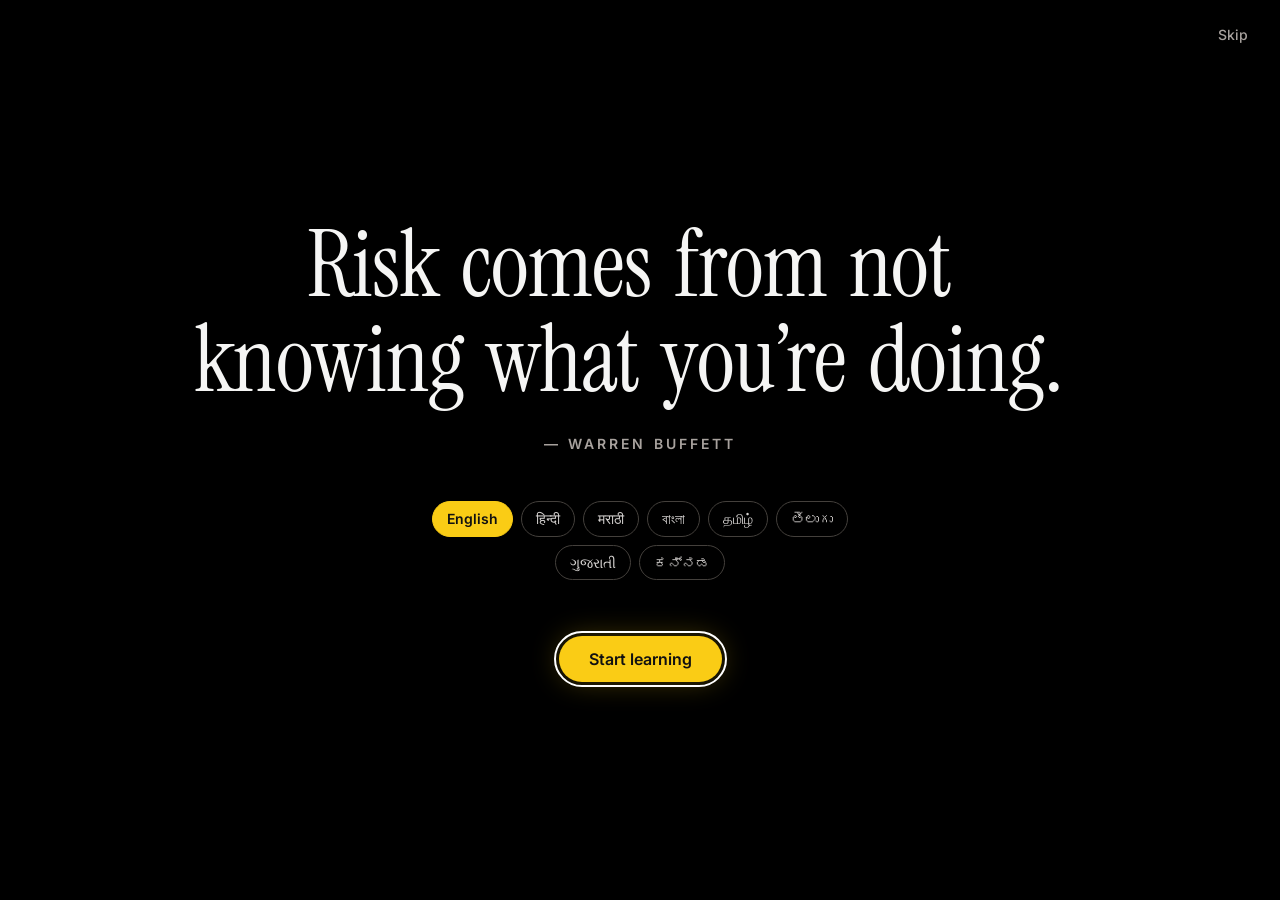
==== commit 0c434713: "chore: merge main into the Android branch (T48) - docs/COMPLIANCE.md is restored to main's version: " ====
--- a/belfort/static/index.html
+++ b/belfort/static/index.html
@@ -2,7 +2,7 @@
 <html lang="en" data-lang="en">
 <head>
 <meta charset="utf-8">
-<meta name="viewport" content="width=device-width, initial-scale=1">
+<meta name="viewport" content="width=device-width, initial-scale=1, viewport-fit=cover">
 <title>Belfort</title>
 <link rel="icon" type="image/png" href="img/favicon.png">
 <link rel="preconnect" href="https://fonts.googleapis.com">
@@ -15,6 +15,7 @@
 <link rel="stylesheet" href="splash.css?v=2026-11-28">
 <link rel="stylesheet" href="intro.css?v=2026-11-28">
 <link rel="stylesheet" href="i18n.css?v=2026-11-28">
+<link rel="stylesheet" href="mobile.css?v=2026-11-28">
 <script src="vendor/lightweight-charts.standalone.production.js"></script>
 </head>
 <body>
@@ -220,5 +221,6 @@
 <script src="tipcheck.js?v=2026-11-28"></script>
 <script src="dictionary.js?v=2026-11-28"></script>
 <script src="intro.js?v=2026-11-28"></script>
+<script src="mobile.js?v=2026-11-28"></script>
 </body>
 </html>
--- a/belfort/static/mobile.css
+++ b/belfort/static/mobile.css
@@ -0,0 +1,24 @@
+/* Phones (T48): bottom tab bar, safe areas, 44 px touch targets. Desktop widths are untouched. */
+.tabbar { display: none; }
+@media (max-width: 760px) {
+  .tabbar { position: fixed; z-index: 60; left: 0; right: 0; bottom: 0; display: grid; grid-auto-flow: column; grid-auto-columns: 1fr;
+    padding: 6px 6px calc(6px + env(safe-area-inset-bottom)); background: rgba(8,8,10,.94); backdrop-filter: blur(18px);
+    border-top: 1px solid var(--line2); }
+  .tabbar button { display: flex; flex-direction: column; align-items: center; justify-content: center; gap: 3px; min-height: 52px;
+    background: none; border: 0; color: var(--muted); font: 600 10.5px var(--font); letter-spacing: .02em; border-radius: 12px; cursor: pointer;
+    -webkit-tap-highlight-color: transparent; }
+  .tabbar button.on { color: var(--y); }
+  .tabbar button.on svg { filter: drop-shadow(0 0 8px rgba(250,204,21,.45)); }
+  .tabbar button:active { background: var(--glass-hi); }
+  .main { padding-bottom: calc(96px + env(safe-area-inset-bottom)) !important; }
+  .side .index { display: none; }             /* the tab bar replaces the list in the drawer */
+  #chat-fab { bottom: calc(78px + env(safe-area-inset-bottom)) !important; }
+  header.top { padding-top: env(safe-area-inset-top); }
+  /* touch targets */
+  .btn, .btn.sm, .tool, .menu, .linkish, .seg button, .lrow, .file { min-height: 44px; }
+  input, select, textarea { font-size: 16px !important; }   /* no zoom-on-focus on phones */
+  h1 { font-size: 34px; }
+}
+/* inside the Android app: no hover-only affordances, no text selection on chrome */
+.in-app .tabbar, .in-app header.top, .in-app .side { -webkit-user-select: none; user-select: none; }
+@media (hover: none) { .ix:hover, .file:hover, .btn:hover { filter: none; } }
